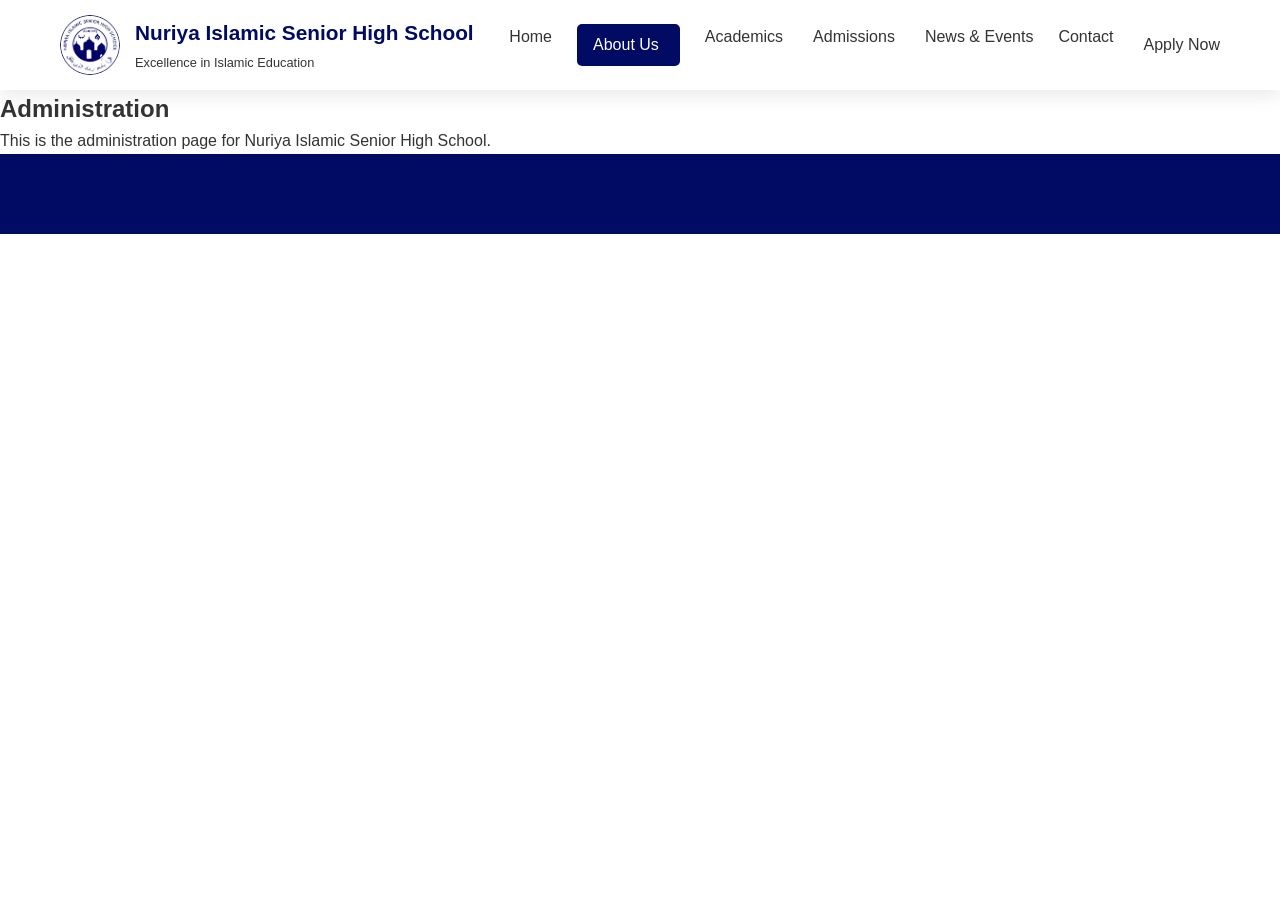
==== administration.html @ 2428f4c8 "Initial commit" ====
<!DOCTYPE html>
<html lang="en">
<head>
    <meta charset="UTF-8">
    <meta name="viewport" content="width=device-width, initial-scale=1.0">
    <title>Administration - Nuriya Islamic SHS</title>
    <link rel="stylesheet" href="styles.css">
</head>
<body>
    <header class="header">
        <div class="container">
            <div class="logo">
                <img src="img/nuriyashslogo.png" alt="Nuriya Islamic SHS Logo" style="height:60px;width:60px;">
                <div class="logo-text">
                    <h1>Nuriya Islamic Senior High School</h1>
                    <span>Excellence in Islamic Education</span>
                </div>
            </div>
            <nav class="nav-menu">
                <ul>
                    <li><a href="index.html">Home</a></li>
                    <li class="dropdown">
                        <a href="#" class="active">About Us <i class="fas fa-chevron-down"></i></a>
                        <ul class="dropdown-content">
                            <li><a href="history.html">History</a></li>
                            <li><a href="vision.html">Vision & Mission</a></li>
                            <li><a href="principal.html">Principal's Message</a></li>
                            <li><a href="administration.html" class="active">Administration</a></li>
                        </ul>
                    </li>
                    <li class="dropdown">
                        <a href="#">Academics <i class="fas fa-chevron-down"></i></a>
                        <ul class="dropdown-content">
                            <li><a href="departments.html">Departments</a></li>
                            <li><a href="programmes.html">Programmes</a></li>
                            <li><a href="calendar.html">Academic Calendar</a></li>
                            <li><a href="library.html">Library</a></li>
                        </ul>
                    </li>
                    <li class="dropdown">
                        <a href="#">Admissions <i class="fas fa-chevron-down"></i></a>
                        <ul class="dropdown-content">
                            <li><a href="requirements.html">Entry Requirements</a></li>
                            <li><a href="how-to-apply.html">How to Apply</a></li>
                            <li><a href="fees.html">Fees Schedule</a></li>
                        </ul>
                    </li>
                    <li><a href="#news">News & Events</a></li>
                    <li><a href="#contact">Contact</a></li>
                </ul>
                <a href="#apply" class="apply-btn">Apply Now</a>
            </nav>
            <div class="mobile-menu">
                <i class="fas fa-bars"></i>
            </div>
        </div>
    </header>
    <main>
        <section class="subpage">
            <h2>Administration</h2>
            <p>This is the administration page for Nuriya Islamic Senior High School.</p>
        </section>
    </main>
    <footer class="footer">
        <!-- ...existing code... -->
    </footer>
</body>
</html>
---- styles.css ----
/* CSS Variables */
:root {
    --primary: #010b63;
    --primary-dark: #070391;
    --primary-light: #2a2ad1;
    --white: #ffffff;
    --black: #000000;
    --gray: #f5f5f5;
    --dark-gray: #333333;
    --light-gray: #e0e0e0;
    --shadow: 0 4px 20px rgba(0, 0, 0, 0.1);
    --transition: all 0.3s ease;
}

/* Reset */
* {
    margin: 0;
    padding: 0;
    box-sizing: border-box;
}

html {
    scroll-behavior: smooth;
}

body {
    font-family: 'Segoe UI', Tahoma, Geneva, Verdana, sans-serif;
    line-height: 1.6;
    color: var(--dark-gray);
    background-color: var(--white);
}

a {
    text-decoration: none;
    color: inherit;
}

ul {
    list-style: none;
}

img {
    max-width: 100%;
    height: auto;
}

.container {
    max-width: 1200px;
    margin: 0 auto;
    padding: 0 20px;
}

/* Buttons */
.btn {
    display: inline-block;
    padding: 12px 30px;
    border-radius: 5px;
    font-weight: 600;
    transition: var(--transition);
    cursor: pointer;
    border: 2px solid transparent;
}

.btn-primary {
    background-color: var(--primary);
    color: var(--white);
}

.btn-primary:hover {
    background-color: var(--primary-dark);
    transform: translateY(-2px);
}

.btn-outline {
    background-color: transparent;
    border-color: var(--white);
    color: var(--white);
}

.btn-outline:hover {
    background-color: var(--white);
    color: var(--primary);
}

.btn-white {
    background-color: var(--white);
    color: var(--primary);
}

.btn-white:hover {
    background-color: var(--gray);
    transform: translateY(-2px);
}

/* Section Header */
.section-header {
    text-align: center;
    margin-bottom: 50px;
}

.section-header h2 {
    font-size: 2.5rem;
    color: var(--primary);
    margin-bottom: 10px;
}

.section-header p {
    color: var(--dark-gray);
    max-width: 600px;
    margin: 0 auto;
}

/* Top Bar */
.top-bar {
    background-color: var(--primary);
    color: var(--white);
    padding: 10px 0;
    font-size: 0.9rem;
}

.top-bar .container {
    display: flex;
    justify-content: space-between;
    align-items: center;
}

.top-bar-links {
    display: flex;
    gap: 30px;
}

.top-bar-links a {
    display: flex;
    align-items: center;
    gap: 8px;
    transition: var(--transition);
}

.top-bar-links a:hover {
    opacity: 0.8;
}

.top-bar-social {
    display: flex;
    align-items: center;
    gap: 15px;
}

.top-bar-social a {
    transition: var(--transition);
}

.top-bar-social a:hover {
    transform: scale(1.1);
}

.portal-btn {
    background-color: var(--white);
    color: var(--primary);
    padding: 5px 15px;
    border-radius: 3px;
    font-weight: 600;
}

/* Header */
.header {
    background-color: var(--white);
    box-shadow: var(--shadow);
    position: sticky;
    top: 0;
    z-index: 1000;
}

.header .container {
    display: flex;
    justify-content: space-between;
    align-items: center;
    padding: 15px 20px;
}

.logo {
    display: flex;
    align-items: center;
    gap: 15px;
}

.logo img {
    width: 60px;
    height: 60px;
    border-radius: 50%;
    object-fit: cover;
}

.logo-text h1 {
    font-size: 1.3rem;
    color: var(--primary);
    font-weight: 700;
}

.logo-text span {
    font-size: 0.8rem;
    color: var(--dark-gray);
}

.nav-menu {
    display: flex;
    align-items: center;
    gap: 30px;
}

.nav-menu > ul {
    display: flex;
    gap: 25px;
}

.nav-menu > ul > li {
    position: relative;
}

.nav-menu > ul > li > a {
    font-weight: 500;
    color: var(--dark-gray);
    transition: var(--transition);
    display: flex;
    align-items: center;
    gap: 5px;
}

.nav-menu > ul > li > a:hover,
.nav-menu > ul > li > a.active {
    color: var(--white);
    background-color: var(--primary);
    border-radius: 5px;
    padding: 8px 16px;
}

.nav-menu > ul > li > a:hover {
    color: var(--white);
    background-color: var(--primary);
    border-radius: 5px;
    padding: 8px 16px;
}

.dropdown {
    position: relative;
}

.dropdown-content {
    position: absolute;
    top: 100%;
    left: 0;
    background-color: var(--white);
    min-width: 200px;
    box-shadow: var(--shadow);
    border-radius: 5px;
    opacity: 0;
    visibility: hidden;
    transform: translateY(10px);
    transition: var(--transition);
}

.dropdown:hover .dropdown-content {
    opacity: 1;
    visibility: visible;
    transform: translateY(0);
}

.dropdown-content li {
    border-bottom: 1px solid var(--light-gray);
}

.dropdown-content li:last-child {
    border-bottom: none;
}

.dropdown-content a {
    display: block;
    padding: 12px 20px;
    color: var(--dark-gray);
    transition: var(--transition);
}

.dropdown-content a:hover {
    background-color: var(--primary);
    color: var(--white);
}

.dropdown-content a.active {
    background-color: var(--primary);
    color: var(--white);
    font-weight: bold;
}
}

.apply-btn {
    background-color: var(--primary);
    color: var(--white);
    padding: 10px 25px;
    border-radius: 5px;
    font-weight: 600;
    transition: var(--transition);
}

.apply-btn:hover {
    background-color: var(--primary-dark);
}

.mobile-menu {
    display: none;
    font-size: 1.5rem;
    color: var(--primary);
    cursor: pointer;
}

/* Hero Section */
.hero {
    background: linear-gradient(rgba(10, 4, 199, 0.9), rgba(10, 4, 199, 0.7)), 
                url('https://via.placeholder.com/1920x1080/0a04c7/ffffff?text=School+Building') center/cover;
    height: 80vh;
    display: flex;
    align-items: center;
    justify-content: center;
    text-align: center;
    color: var(--white);
}

.hero-content {
    max-width: 800px;
    padding: 20px;
}

.hero-content h1 {
    font-size: 3rem;
    margin-bottom: 20px;
    line-height: 1.2;
}

.hero-content p {
    font-size: 1.2rem;
    margin-bottom: 30px;
    opacity: 0.9;
}

.hero-buttons {
    display: flex;
    gap: 20px;
    justify-content: center;
}

/* Quick Links */
.quick-links {
    background-color: var(--gray);
    padding: 40px 0;
    margin-top: -50px;
    position: relative;
    z-index: 10;
}

.quick-links-grid {
    display: grid;
    grid-template-columns: repeat(4, 1fr);
    gap: 20px;
}

.quick-link {
    background-color: var(--white);
    padding: 30px;
    border-radius: 10px;
    text-align: center;
    box-shadow: var(--shadow);
    transition: var(--transition);
    cursor: pointer;
}

.quick-link:hover {
    transform: translateY(-5px);
    background-color: var(--primary);
    color: var(--white);
}

.quick-link:hover h3,
.quick-link:hover p {
    color: var(--white);
}

.quick-link i {
    font-size: 2.5rem;
    color: var(--primary);
    margin-bottom: 15px;
}

.quick-link:hover i {
    color: var(--white);
}

.quick-link h3 {
    font-size: 1.1rem;
    margin-bottom: 8px;
    color: var(--primary);
}

.quick-link p {
    font-size: 0.9rem;
    color: var(--dark-gray);
}

/* News Section */
.news-section {
    padding: 80px 0;
}

.news-grid {
    display: grid;
    grid-template-columns: repeat(3, 1fr);
    gap: 30px;
}

.news-card {
    background-color: var(--white);
    border-radius: 10px;
    overflow: hidden;
    box-shadow: var(--shadow);
    transition: var(--transition);
}

.news-card:hover {
    transform: translateY(-5px);
}

.news-image {
    height: 200px;
    overflow: hidden;
}

.news-image img {
    width: 100%;
    height: 100%;
    object-fit: cover;
    transition: var(--transition);
}

.news-card:hover .news-image img {
    transform: scale(1.1);
}

.news-content {
    padding: 25px;
}

.news-date {
    font-size: 0.85rem;
    color: var(--primary);
    font-weight: 500;
}

.news-content h3 {
    font-size: 1.1rem;
    margin: 10px 0;
    color: var(--dark-gray);
    line-height: 1.4;
}

.news-content p {
    font-size: 0.9rem;
    color: #666;
    margin-bottom: 15px;
}

.read-more {
    color: var(--primary);
    font-weight: 600;
    font-size: 0.9rem;
}

.read-more:hover {
    text-decoration: underline;
}

/* Principal Section */
.principal-section {
    padding: 80px 0;
    background-color: var(--gray);
}

.principal-content {
    display: grid;
    grid-template-columns: 300px 1fr;
    gap: 50px;
    align-items: center;
}

.principal-image img {
    width: 100%;
    border-radius: 10px;
    box-shadow: var(--shadow);
}

.principal-text h2 {
    color: var(--primary);
    font-size: 2rem;
    margin-bottom: 10px;
}

.principal-text h3 {
    color: var(--dark-gray);
    font-size: 1.3rem;
    margin-bottom: 20px;
}

.principal-text p {
    margin-bottom: 15px;
    line-height: 1.8;
}

/* Vision & Mission */
.vision-mission {
    padding: 80px 0;
    background-color: var(--white);
}

.vm-grid {
    display: grid;
    grid-template-columns: repeat(3, 1fr);
    gap: 30px;
}

.vm-card {
    background-color: var(--gray);
    padding: 40px 30px;
    border-radius: 10px;
    text-align: center;
    transition: var(--transition);
    border-top: 4px solid var(--primary);
}

.vm-card:hover {
    transform: translateY(-5px);
    box-shadow: var(--shadow);
}

.vm-card i {
    font-size: 3rem;
    color: var(--primary);
    margin-bottom: 20px;
}

.vm-card h3 {
    font-size: 1.3rem;
    color: var(--primary);
    margin-bottom: 15px;
}

.vm-card p,
.vm-card ul {
    color: var(--dark-gray);
    text-align: left;
}

.vm-card ul li {
    padding: 5px 0;
    padding-left: 20px;
    position: relative;
}

.vm-card ul li::before {
    content: "•";
    color: var(--primary);
    position: absolute;
    left: 0;
}

/* Statistics */
.statistics {
    background: linear-gradient(rgba(10, 4, 199, 0.95), rgba(10, 4, 199, 0.95)), 
                url('https://via.placeholder.com/1920x500/0a04c7/ffffff?text=Statistics') center/cover;
    padding: 80px 0;
}

.stats-grid {
    display: grid;
    grid-template-columns: repeat(4, 1fr);
    gap: 30px;
    text-align: center;
    color: var(--white);
}

.stat-item h2 {
    font-size: 3rem;
    margin-bottom: 10px;
}

.stat-item p {
    font-size: 1.1rem;
    opacity: 0.9;
}

/* Programmes */
.programmes {
    padding: 80px 0;
    background-color: var(--gray);
}

.programmes-grid {
    display: grid;
    grid-template-columns: repeat(4, 1fr);
    gap: 30px;
    margin-bottom: 40px;
}

.programme-card {
    background-color: var(--white);
    padding: 40px 25px;
    border-radius: 10px;
    text-align: center;
    box-shadow: var(--shadow);
    transition: var(--transition);
    border-bottom: 4px solid var(--primary);
}

.programme-card:hover {
    transform: translateY(-5px);
    border-bottom-color: var(--primary-dark);
}

.programme-card i {
    font-size: 2.5rem;
    color: var(--primary);
    margin-bottom: 20px;
}

.programme-card h3 {
    font-size: 1.2rem;
    color: var(--dark-gray);
    margin-bottom: 10px;
}

.programme-card p {
    font-size: 0.9rem;
    color: #666;
}

.programmes-cta {
    text-align: center;
}

/* Departments */
.departments {
    padding: 80px 0;
    background-color: var(--white);
}

.departments-grid {
    display: grid;
    grid-template-columns: repeat(6, 1fr);
    gap: 20px;
}

.department-item {
    background-color: var(--gray);
    padding: 30px 15px;
    border-radius: 10px;
    text-align: center;
    transition: var(--transition);
    cursor: pointer;
}

.department-item:hover {
    background-color: var(--primary);
    color: var(--white);
    transform: translateY(-5px);
}

.department-item i {
    font-size: 2rem;
    color: var(--primary);
    margin-bottom: 15px;
}

.department-item:hover i {
    color: var(--white);
}

.department-item h3 {
    font-size: 0.95rem;
    color: var(--dark-gray);
}

.department-item:hover h3 {
    color: var(--white);
}

/* Admissions */
.admissions {
    background: linear-gradient(rgba(10, 4, 199, 0.9), rgba(10, 4, 199, 0.9)), 
                url('https://via.placeholder.com/1920x600/0a04c7/ffffff?text=Admissions') center/cover;
    padding: 80px 0;
    text-align: center;
    color: var(--white);
}

.admissions-content h2 {
    font-size: 2.5rem;
    margin-bottom: 15px;
}

.admissions-content > p {
    font-size: 1.1rem;
    margin-bottom: 40px;
    opacity: 0.9;
}

.admissions-steps {
    display: flex;
    justify-content: center;
    gap: 50px;
    margin-bottom: 40px;
}

.step {
    position: relative;
}

.step-number {
    width: 60px;
    height: 60px;
    background-color: var(--white);
    color: var(--primary);
    border-radius: 50%;
    display: flex;
    align-items: center;
    justify-content: center;
    font-size: 1.5rem;
    font-weight: 700;
    margin: 0 auto 15px;
}

.step h4 {
    font-size: 1.1rem;
    margin-bottom: 5px;
}

.step p {
    font-size: 0.9rem;
    opacity: 0.8;
}

/* Contact Section */
.contact-section {
    padding: 80px 0;
    background-color: var(--gray);
}

.contact-grid {
    display: grid;
    grid-template-columns: 1fr 1fr;
    gap: 50px;
}

.contact-info {
    display: flex;
    flex-direction: column;
    gap: 25px;
}

.contact-item {
    display: flex;
    align-items: flex-start;
    gap: 20px;
}

.contact-item i {
    width: 50px;
    height: 50px;
    background-color: var(--primary);
    color: var(--white);
    border-radius: 50%;
    display: flex;
    align-items: center;
    justify-content: center;
    font-size: 1.2rem;
    flex-shrink: 0;
}

.contact-item h4 {
    color: var(--primary);
    margin-bottom: 5px;
}

.contact-item p {
    color: var(--dark-gray);
}

.contact-form form {
    display: flex;
    flex-direction: column;
    gap: 15px;
}

.contact-form input,
.contact-form textarea {
    padding: 15px;
    border: 1px solid var(--light-gray);
    border-radius: 5px;
    font-family: inherit;
    font-size: 1rem;
    transition: var(--transition);
}

.contact-form input:focus,
.contact-form textarea:focus {
    outline: none;
    border-color: var(--primary);
}

.contact-form button {
    align-self: flex-start;
    border: none;
    cursor: pointer;
}

/* Footer */
.calendar-table {
    margin: 40px 0;
    overflow-x: auto;
}
.calendar-table table {
    width: 100%;
    border-collapse: collapse;
    background: var(--white);
    box-shadow: 0 2px 8px rgba(0,0,0,0.05);
    margin-bottom: 24px;
}
.calendar-table th, .calendar-table td {
    border: 1px solid var(--light-gray);
    padding: 16px 12px;
    text-align: left;
    vertical-align: top;
}
.calendar-table th {
    background: var(--primary);
    color: var(--white);
    font-size: 1.1rem;
}
.calendar-table tr:nth-child(even) {
    background: #f7f8fa;
}
.calendar-table ul {
    margin: 0;
    padding-left: 18px;
}
.calendar-notes {
    background: #f7f8fa;
    border-radius: 8px;
    padding: 18px 16px;
    box-shadow: 0 1px 4px rgba(0,0,0,0.04);
    margin-bottom: 24px;
}
.calendar-notes h3 {
    margin-top: 0;
    color: var(--primary);
    font-size: 1.05rem;
}
.calendar-notes ul {
    margin: 0;
    padding-left: 18px;
}
.footer {
    background-color: var(--primary);
    color: var(--white);
    padding: 60px 0 20px;
}

.footer-grid {
    display: grid;
    grid-template-columns: 2fr 1fr 1fr 1.5fr;
    gap: 40px;
    margin-bottom: 40px;
}

.footer-logo {
    display: flex;
    align-items: center;
    gap: 15px;
    margin-bottom: 20px;
}

.footer-logo img {
    width: 50px;
    height: 50px;
    border-radius: 50%;
}

.footer-logo h3 {
    font-size: 1.2rem;
    color: var(--white);
}

.footer-about p {
    opacity: 0.8;
    margin-bottom: 20px;
    font-size: 0.95rem;
}

.footer-social {
    display: flex;
    gap: 15px;
}

.footer-social a {
    width: 40px;
    height: 40px;
    background-color: rgba(255, 255, 255, 0.1);
    border-radius: 50%;
    display: flex;
    align-items: center;
    justify-content: center;
    transition: var(--transition);
}

.footer-social a:hover {
    background-color: var(--primary);
}

.footer-links h4,
.footer-newsletter h4 {
    color: var(--white);
    margin-bottom: 20px;
    font-size: 1.1rem;
}

.footer-links ul li {
    margin-bottom: 12px;
}

.footer-links ul li a {
    opacity: 0.8;
    transition: var(--transition);
    font-size: 0.95rem;
}

.footer-links ul li a:hover {
    opacity: 1;
    color: var(--white);
    padding-left: 5px;
}

.footer-newsletter p {
    opacity: 0.8;
    margin-bottom: 15px;
    font-size: 0.95rem;
}

.newsletter-form {
    display: flex;
}

.newsletter-form input {
    flex: 1;
    padding: 12px;
    border: none;
    border-radius: 5px 0 0 5px;
    font-family: inherit;
}

.newsletter-form button {
    padding: 12px 20px;
    background-color: var(--primary);
    color: var(--white);
    border: none;
    border-radius: 0 5px 5px 0;
    cursor: pointer;
    transition: var(--transition);
}

.newsletter-form button:hover {
    background-color: var(--primary-dark);
}

.footer-bottom {
    border-top: 1px solid rgba(255, 255, 255, 0.1);
    padding-top: 20px;
    text-align: center;
    opacity: 0.8;
    font-size: 0.9rem;
}

.footer-bottom p {
    margin-bottom: 5px;
}

.footer-bottom .fa-heart {
    color: #e74c3c;
}

/* Responsive Design */
@media (max-width: 1024px) {
    .quick-links-grid {
        grid-template-columns: repeat(2, 1fr);
    }
    
    .news-grid,
    .vm-grid,
    .programmes-grid {
        grid-template-columns: repeat(2, 1fr);
    }
    
    .stats-grid {
        grid-template-columns: repeat(2, 1fr);
    }
    
    .departments-grid {
        grid-template-columns: repeat(3, 1fr);
    }
    
    .footer-grid {
        grid-template-columns: repeat(2, 1fr);
    }
}

@media (max-width: 768px) {
    .top-bar {
        display: none;
    }
    
    .nav-menu {
        display: none;
    }
    
    .mobile-menu {
        display: block;
    }
    
    .hero-content h1 {
        font-size: 2rem;
    }
    
    .hero-buttons {
        flex-direction: column;
    }
    
    .quick-links-grid,
    .news-grid,
    .vm-grid,
    .programmes-grid,
    .stats-grid {
        grid-template-columns: 1fr;
    }
    
    .principal-content {
        grid-template-columns: 1fr;
        text-align: center;
    }
    
    .principal-image {
        max-width: 250px;
        margin: 0 auto;
    }
    
    .departments-grid {
        grid-template-columns: repeat(2, 1fr);
    }
    
    .admissions-steps {
        flex-direction: column;
        gap: 30px;
    }
    
    .contact-grid {
        grid-template-columns: 1fr;
    }
    
    .footer-grid {
        grid-template-columns: 1fr;
        text-align: center;
    }
    
    .footer-logo {
        justify-content: center;
    }
    
    .footer-social {
        justify-content: center;
    }
}
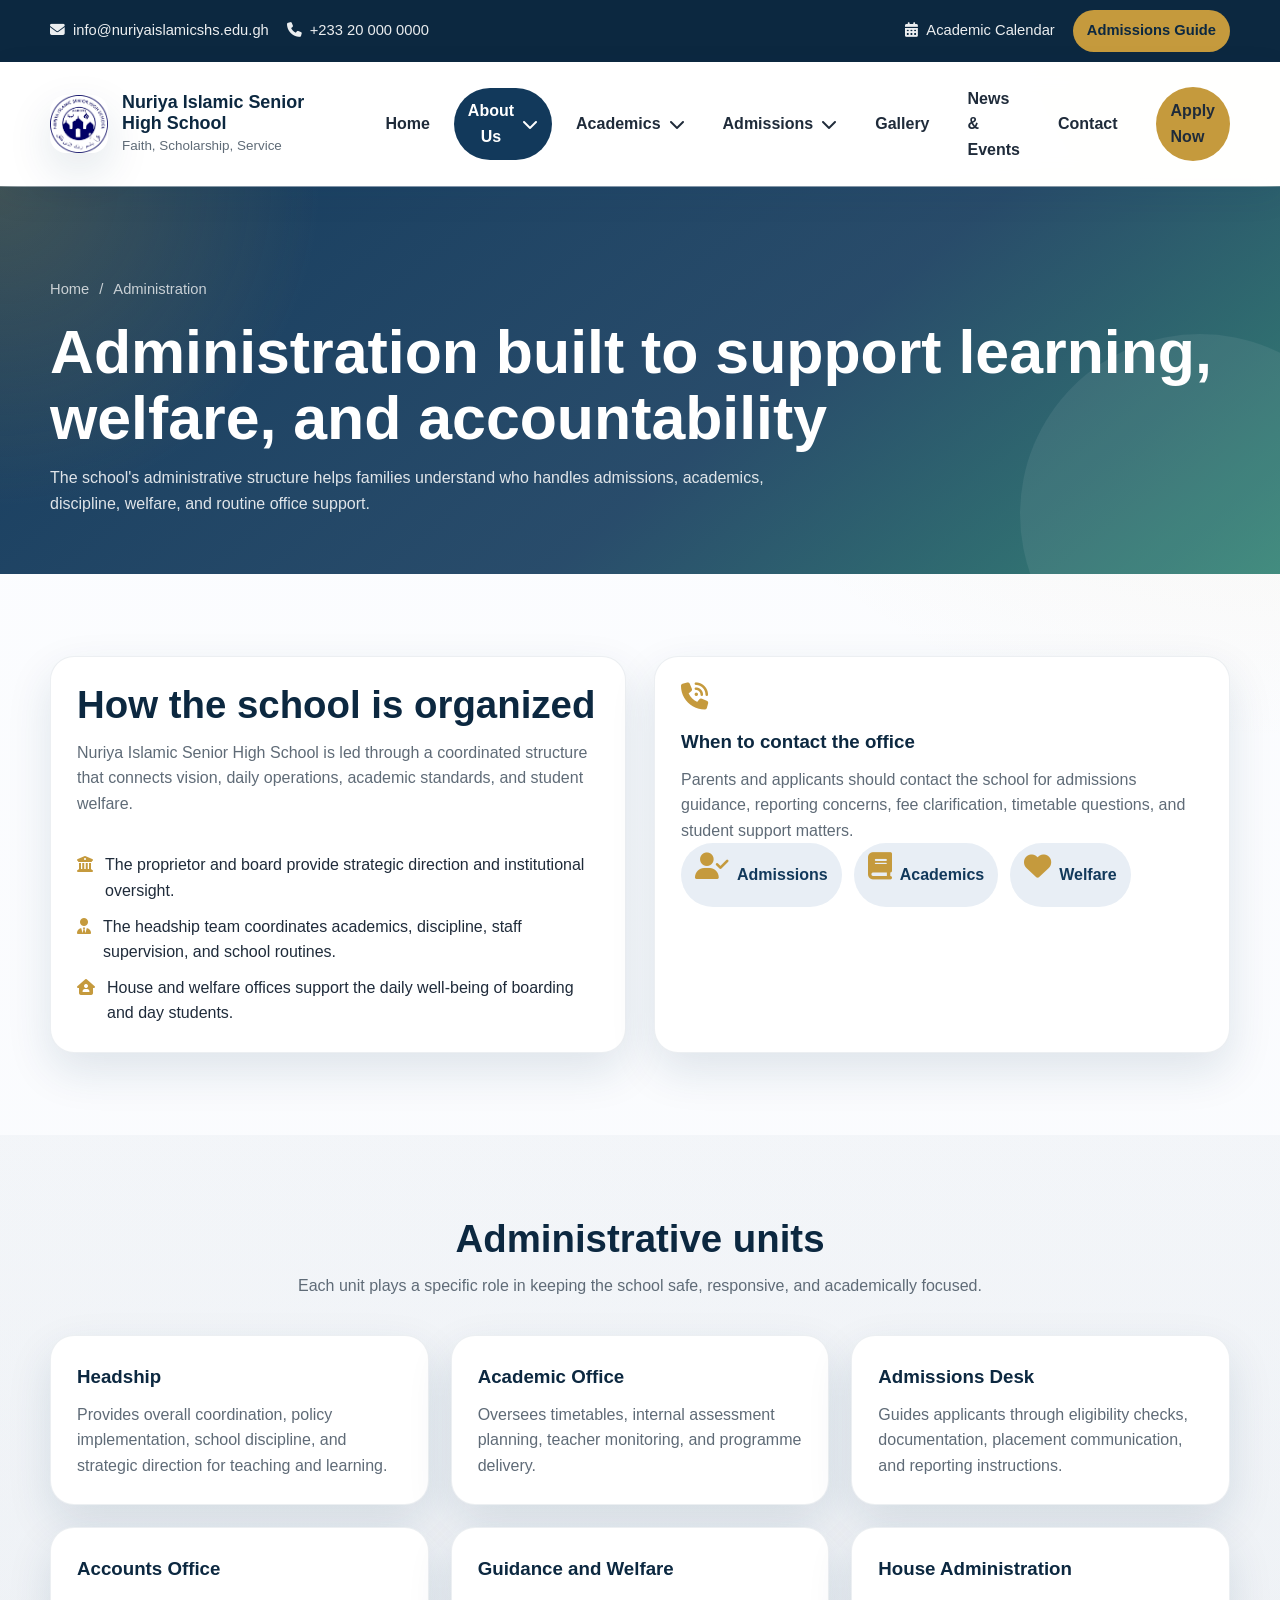
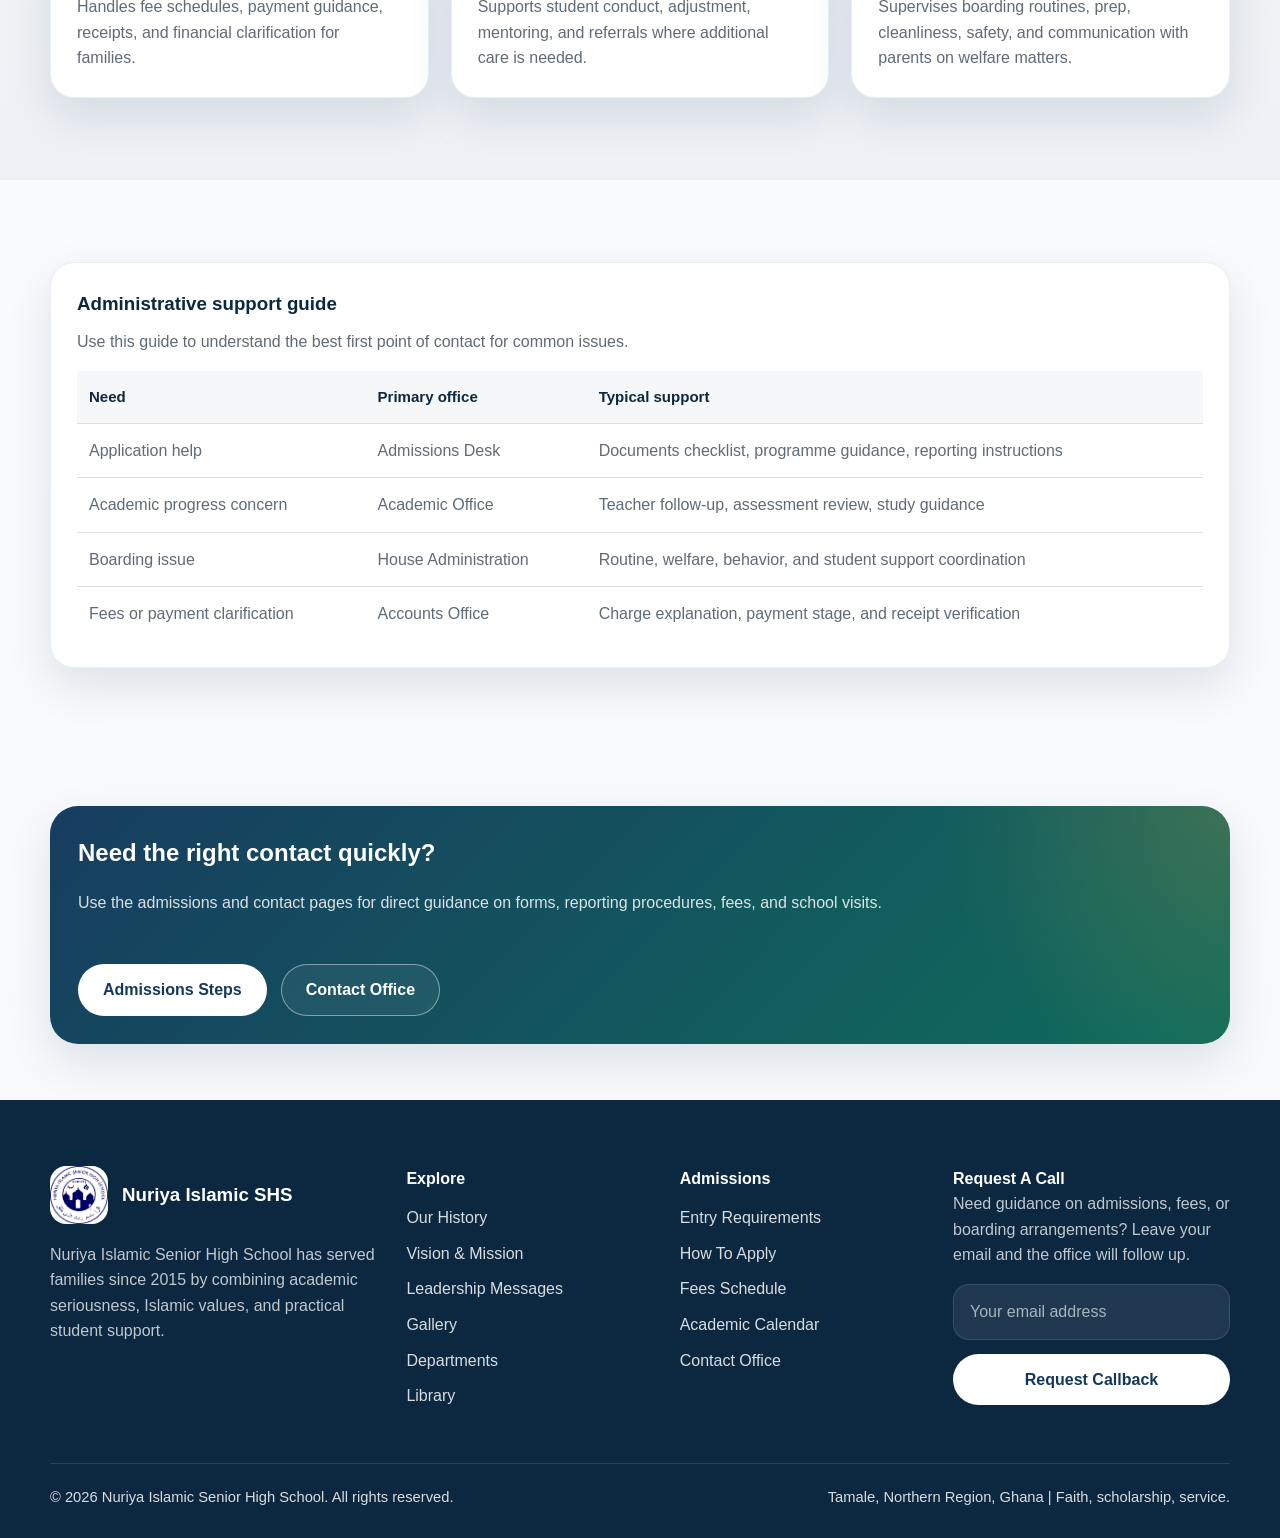
==== commit 5d750e4c: "Refresh school website and local media gallery" ====
--- a/administration.html
+++ b/administration.html
@@ -1,35 +1,57 @@
-<!DOCTYPE html>
+﻿<!DOCTYPE html>
 <html lang="en">
 <head>
     <meta charset="UTF-8">
     <meta name="viewport" content="width=device-width, initial-scale=1.0">
-    <title>Administration - Nuriya Islamic SHS</title>
+    <meta name="description" content="See how Nuriya Islamic Senior High School is organized across leadership, academics, welfare, and admissions support.">
+    <title>Administration | Nuriya Islamic Senior High School</title>
     <link rel="stylesheet" href="styles.css">
+    <link rel="stylesheet" href="https://cdnjs.cloudflare.com/ajax/libs/font-awesome/6.5.2/css/all.min.css">
 </head>
 <body>
+    <div class="top-bar">
+        <div class="container top-bar-inner">
+            <div class="top-bar-links">
+                <a href="mailto:info@nuriyaislamicshs.edu.gh"><i class="fas fa-envelope"></i><span>info@nuriyaislamicshs.edu.gh</span></a>
+                <a href="tel:+233200000000"><i class="fas fa-phone"></i><span>+233 20 000 0000</span></a>
+            </div>
+            <div class="top-bar-actions">
+                <a href="calendar.html"><i class="fas fa-calendar-alt"></i><span>Academic Calendar</span></a>
+                <a href="how-to-apply.html" class="portal-btn">Admissions Guide</a>
+            </div>
+        </div>
+    </div>
+
     <header class="header">
         <div class="container">
-            <div class="logo">
-                <img src="img/nuriyashslogo.png" alt="Nuriya Islamic SHS Logo" style="height:60px;width:60px;">
+            <a class="logo" href="index.html">
+                <img src="img/nuriyashslogo.png" alt="Nuriya Islamic Senior High School logo">
                 <div class="logo-text">
                     <h1>Nuriya Islamic Senior High School</h1>
-                    <span>Excellence in Islamic Education</span>
-                </div>
-            </div>
-            <nav class="nav-menu">
+                    <span>Faith, Scholarship, Service</span>
+                </div>
+            </a>
+
+            <button class="mobile-menu" type="button" aria-expanded="false" aria-controls="site-navigation">
+                <span class="sr-only">Toggle navigation</span>
+                <i class="fas fa-bars"></i>
+            </button>
+
+            <nav class="nav-menu" id="site-navigation" aria-label="Primary">
                 <ul>
                     <li><a href="index.html">Home</a></li>
                     <li class="dropdown">
-                        <a href="#" class="active">About Us <i class="fas fa-chevron-down"></i></a>
+                        <button class="nav-trigger active" type="button" aria-expanded="false">About Us <i class="fas fa-chevron-down"></i></button>
                         <ul class="dropdown-content">
                             <li><a href="history.html">History</a></li>
-                            <li><a href="vision.html">Vision & Mission</a></li>
-                            <li><a href="principal.html">Principal's Message</a></li>
+                            <li><a href="vision.html">Vision &amp; Mission</a></li>
+                            <li><a href="principal.html">Leadership Messages</a></li>
+                        
                             <li><a href="administration.html" class="active">Administration</a></li>
                         </ul>
                     </li>
                     <li class="dropdown">
-                        <a href="#">Academics <i class="fas fa-chevron-down"></i></a>
+                        <button class="nav-trigger" type="button" aria-expanded="false">Academics <i class="fas fa-chevron-down"></i></button>
                         <ul class="dropdown-content">
                             <li><a href="departments.html">Departments</a></li>
                             <li><a href="programmes.html">Programmes</a></li>
@@ -38,31 +60,202 @@
                         </ul>
                     </li>
                     <li class="dropdown">
-                        <a href="#">Admissions <i class="fas fa-chevron-down"></i></a>
+                        <button class="nav-trigger" type="button" aria-expanded="false">Admissions <i class="fas fa-chevron-down"></i></button>
                         <ul class="dropdown-content">
                             <li><a href="requirements.html">Entry Requirements</a></li>
-                            <li><a href="how-to-apply.html">How to Apply</a></li>
+                            <li><a href="how-to-apply.html">How To Apply</a></li>
                             <li><a href="fees.html">Fees Schedule</a></li>
                         </ul>
                     </li>
-                    <li><a href="#news">News & Events</a></li>
-                    <li><a href="#contact">Contact</a></li>
+                    <li><a href="gallery.html">Gallery</a></li>
+                    <li><a href="index.html#news">News &amp; Events</a></li>
+                    <li><a href="index.html#contact">Contact</a></li>
                 </ul>
-                <a href="#apply" class="apply-btn">Apply Now</a>
+                <a href="how-to-apply.html" class="btn apply-btn">Apply Now</a>
             </nav>
-            <div class="mobile-menu">
-                <i class="fas fa-bars"></i>
-            </div>
         </div>
     </header>
+
     <main>
-        <section class="subpage">
-            <h2>Administration</h2>
-            <p>This is the administration page for Nuriya Islamic Senior High School.</p>
+        <section class="subpage-hero">
+            <div class="container">
+                <div class="breadcrumb">
+                    <a href="index.html">Home</a>
+                    <span>/</span>
+                    <span>Administration</span>
+                </div>
+                <h1>Administration built to support learning, welfare, and accountability</h1>
+                <p>The school's administrative structure helps families understand who handles admissions, academics, discipline, welfare, and routine office support.</p>
+            </div>
+        </section>
+
+        <section class="content-section">
+            <div class="container two-column">
+                <div class="content-card">
+                    <div class="section-header">
+                        <h2>How the school is organized</h2>
+                        <p>Nuriya Islamic Senior High School is led through a coordinated structure that connects vision, daily operations, academic standards, and student welfare.</p>
+                    </div>
+                    <ul class="highlight-list">
+                        <li><i class="fas fa-building-columns"></i><span>The proprietor and board provide strategic direction and institutional oversight.</span></li>
+                        <li><i class="fas fa-user-tie"></i><span>The headship team coordinates academics, discipline, staff supervision, and school routines.</span></li>
+                        <li><i class="fas fa-house-user"></i><span>House and welfare offices support the daily well-being of boarding and day students.</span></li>
+                    </ul>
+                </div>
+                <div class="info-card">
+                    <i class="fas fa-phone-volume"></i>
+                    <h3>When to contact the office</h3>
+                    <p>Parents and applicants should contact the school for admissions guidance, reporting concerns, fee clarification, timetable questions, and student support matters.</p>
+                    <div class="info-band">
+                        <span class="info-pill"><i class="fas fa-user-check"></i> Admissions</span>
+                        <span class="info-pill"><i class="fas fa-book"></i> Academics</span>
+                        <span class="info-pill"><i class="fas fa-heart"></i> Welfare</span>
+                    </div>
+                </div>
+            </div>
+        </section>
+
+        <section class="content-section alt">
+            <div class="container">
+                <div class="section-header centered">
+                    <h2>Administrative units</h2>
+                    <p>Each unit plays a specific role in keeping the school safe, responsive, and academically focused.</p>
+                </div>
+                <div class="card-grid">
+                    <article class="content-card">
+                        <h3>Headship</h3>
+                        <p>Provides overall coordination, policy implementation, school discipline, and strategic direction for teaching and learning.</p>
+                    </article>
+                    <article class="content-card">
+                        <h3>Academic Office</h3>
+                        <p>Oversees timetables, internal assessment planning, teacher monitoring, and programme delivery.</p>
+                    </article>
+                    <article class="content-card">
+                        <h3>Admissions Desk</h3>
+                        <p>Guides applicants through eligibility checks, documentation, placement communication, and reporting instructions.</p>
+                    </article>
+                    <article class="content-card">
+                        <h3>Accounts Office</h3>
+                        <p>Handles fee schedules, payment guidance, receipts, and financial clarification for families.</p>
+                    </article>
+                    <article class="content-card">
+                        <h3>Guidance and Welfare</h3>
+                        <p>Supports student conduct, adjustment, mentoring, and referrals where additional care is needed.</p>
+                    </article>
+                    <article class="content-card">
+                        <h3>House Administration</h3>
+                        <p>Supervises boarding routines, prep, cleanliness, safety, and communication with parents on welfare matters.</p>
+                    </article>
+                </div>
+            </div>
+        </section>
+
+        <section class="content-section">
+            <div class="container">
+                <div class="table-card">
+                    <h3>Administrative support guide</h3>
+                    <p>Use this guide to understand the best first point of contact for common issues.</p>
+                    <table>
+                        <thead>
+                            <tr>
+                                <th>Need</th>
+                                <th>Primary office</th>
+                                <th>Typical support</th>
+                            </tr>
+                        </thead>
+                        <tbody>
+                            <tr>
+                                <td>Application help</td>
+                                <td>Admissions Desk</td>
+                                <td>Documents checklist, programme guidance, reporting instructions</td>
+                            </tr>
+                            <tr>
+                                <td>Academic progress concern</td>
+                                <td>Academic Office</td>
+                                <td>Teacher follow-up, assessment review, study guidance</td>
+                            </tr>
+                            <tr>
+                                <td>Boarding issue</td>
+                                <td>House Administration</td>
+                                <td>Routine, welfare, behavior, and student support coordination</td>
+                            </tr>
+                            <tr>
+                                <td>Fees or payment clarification</td>
+                                <td>Accounts Office</td>
+                                <td>Charge explanation, payment stage, and receipt verification</td>
+                            </tr>
+                        </tbody>
+                    </table>
+                </div>
+            </div>
+        </section>
+
+        <section class="content-section compact">
+            <div class="container">
+                <div class="cta-banner">
+                    <h2>Need the right contact quickly?</h2>
+                    <p>Use the admissions and contact pages for direct guidance on forms, reporting procedures, fees, and school visits.</p>
+                    <div class="hero-actions">
+                        <a href="how-to-apply.html" class="btn btn-light">Admissions Steps</a>
+                        <a href="index.html#contact" class="btn btn-outline">Contact Office</a>
+                    </div>
+                </div>
+            </div>
         </section>
     </main>
+
     <footer class="footer">
-        <!-- ...existing code... -->
+        <div class="container">
+            <div class="footer-grid">
+                <div class="footer-about">
+                    <div class="footer-logo">
+                        <img src="img/nuriyashslogo.png" alt="Nuriya Islamic Senior High School logo">
+                        <h3>Nuriya Islamic SHS</h3>
+                    </div>
+                    <p>Nuriya Islamic Senior High School has served families since 2015 by combining academic seriousness, Islamic values, and practical student support.</p>
+                </div>
+                <div class="footer-links">
+                    <h4>Explore</h4>
+                    <ul>
+                        <li><a href="history.html">Our History</a></li>
+                        <li><a href="vision.html">Vision &amp; Mission</a></li>
+                        <li><a href="principal.html">Leadership Messages</a></li>
+                        <li><a href="gallery.html">Gallery</a></li>
+                        <li><a href="departments.html">Departments</a></li>
+                        <li><a href="library.html">Library</a></li>
+                    </ul>
+                </div>
+                <div class="footer-links">
+                    <h4>Admissions</h4>
+                    <ul>
+                        <li><a href="requirements.html">Entry Requirements</a></li>
+                        <li><a href="how-to-apply.html">How To Apply</a></li>
+                        <li><a href="fees.html">Fees Schedule</a></li>
+                        <li><a href="calendar.html">Academic Calendar</a></li>
+                        <li><a href="index.html#contact">Contact Office</a></li>
+                    </ul>
+                </div>
+                <div class="footer-newsletter">
+                    <h4>Request A Call</h4>
+                    <p>Need guidance on admissions, fees, or boarding arrangements? Leave your email and the office will follow up.</p>
+                    <form data-success-message="Thank you. The school office has received your callback request.">
+                        <label class="sr-only" for="administration-footer-email">Email address</label>
+                        <input id="administration-footer-email" type="email" placeholder="Your email address" required>
+                        <button type="submit" class="btn btn-light">Request Callback</button>
+                    </form>
+                    <p class="form-status" data-form-status></p>
+                </div>
+            </div>
+            <div class="footer-bottom">
+                <p>&copy; <span data-current-year>2026</span> Nuriya Islamic Senior High School. All rights reserved.</p>
+                <p>Tamale, Northern Region, Ghana | Faith, scholarship, service.</p>
+            </div>
+        </div>
     </footer>
+
+    <script src="script.js"></script>
 </body>
-</html>+</html>
+
+
+
--- a/styles.css
+++ b/styles.css
@@ -1,18 +1,20 @@
-/* CSS Variables */
 :root {
-    --primary: #010b63;
-    --primary-dark: #070391;
-    --primary-light: #2a2ad1;
-    --white: #ffffff;
-    --black: #000000;
-    --gray: #f5f5f5;
-    --dark-gray: #333333;
-    --light-gray: #e0e0e0;
-    --shadow: 0 4px 20px rgba(0, 0, 0, 0.1);
-    --transition: all 0.3s ease;
-}
-
-/* Reset */
+    --primary: #12395b;
+    --primary-dark: #0c2840;
+    --primary-soft: #e8eef5;
+    --accent: #c59a3d;
+    --accent-soft: #fbf5e8;
+    --success: #157347;
+    --surface: #ffffff;
+    --surface-alt: #f6f8fb;
+    --text: #1f2b3a;
+    --muted: #5f6b77;
+    --border: #d9e0e8;
+    --shadow: 0 18px 45px rgba(18, 57, 91, 0.12);
+    --radius: 20px;
+    --transition: 0.25s ease;
+}
+
 * {
     margin: 0;
     padding: 0;
@@ -24,19 +26,17 @@
 }
 
 body {
-    font-family: 'Segoe UI', Tahoma, Geneva, Verdana, sans-serif;
+    font-family: "Trebuchet MS", "Gill Sans", "Segoe UI", sans-serif;
     line-height: 1.6;
-    color: var(--dark-gray);
-    background-color: var(--white);
+    color: var(--text);
+    background:
+        radial-gradient(circle at top right, rgba(197, 154, 61, 0.12), transparent 22%),
+        linear-gradient(180deg, #fcfdff 0%, #f7f9fc 100%);
 }
 
 a {
+    color: inherit;
     text-decoration: none;
-    color: inherit;
-}
-
-ul {
-    list-style: none;
 }
 
 img {
@@ -44,201 +44,245 @@
     height: auto;
 }
 
+ul {
+    list-style: none;
+}
+
+button,
+input,
+textarea {
+    font: inherit;
+}
+
+button {
+    border: 0;
+    background: none;
+    cursor: pointer;
+}
+
+.sr-only {
+    position: absolute;
+    width: 1px;
+    height: 1px;
+    padding: 0;
+    margin: -1px;
+    overflow: hidden;
+    clip: rect(0, 0, 0, 0);
+    white-space: nowrap;
+    border: 0;
+}
+
 .container {
-    max-width: 1200px;
+    width: min(1180px, calc(100% - 32px));
     margin: 0 auto;
-    padding: 0 20px;
-}
-
-/* Buttons */
+}
+
 .btn {
-    display: inline-block;
-    padding: 12px 30px;
-    border-radius: 5px;
-    font-weight: 600;
-    transition: var(--transition);
-    cursor: pointer;
-    border: 2px solid transparent;
+    display: inline-flex;
+    align-items: center;
+    justify-content: center;
+    gap: 10px;
+    min-height: 48px;
+    padding: 12px 24px;
+    border-radius: 999px;
+    border: 1px solid transparent;
+    font-weight: 700;
+    transition: transform var(--transition), background-color var(--transition), color var(--transition), border-color var(--transition), box-shadow var(--transition);
+}
+
+.btn:hover {
+    transform: translateY(-2px);
 }
 
 .btn-primary {
-    background-color: var(--primary);
-    color: var(--white);
+    background: linear-gradient(135deg, var(--primary) 0%, #1d547f 100%);
+    color: var(--surface);
+    box-shadow: 0 12px 24px rgba(18, 57, 91, 0.18);
 }
 
 .btn-primary:hover {
-    background-color: var(--primary-dark);
-    transform: translateY(-2px);
+    background: linear-gradient(135deg, #164771 0%, #27689a 100%);
 }
 
 .btn-outline {
-    background-color: transparent;
-    border-color: var(--white);
-    color: var(--white);
+    color: var(--surface);
+    border-color: rgba(255, 255, 255, 0.45);
+    background: rgba(255, 255, 255, 0.06);
 }
 
 .btn-outline:hover {
-    background-color: var(--white);
+    background: rgba(255, 255, 255, 0.16);
+}
+
+.btn-light {
+    background: var(--surface);
     color: var(--primary);
 }
 
-.btn-white {
-    background-color: var(--white);
-    color: var(--primary);
-}
-
-.btn-white:hover {
-    background-color: var(--gray);
-    transform: translateY(-2px);
-}
-
-/* Section Header */
+.btn-light:hover {
+    background: var(--accent-soft);
+}
+
+.eyebrow {
+    display: inline-flex;
+    align-items: center;
+    gap: 8px;
+    margin-bottom: 16px;
+    padding: 8px 14px;
+    border-radius: 999px;
+    background: rgba(255, 255, 255, 0.16);
+    color: rgba(255, 255, 255, 0.9);
+    font-size: 0.82rem;
+    font-weight: 700;
+    letter-spacing: 0.08em;
+    text-transform: uppercase;
+}
+
 .section-header {
+    display: grid;
+    gap: 12px;
+    max-width: 700px;
+    margin-bottom: 36px;
+}
+
+.section-header.centered {
+    margin-inline: auto;
     text-align: center;
-    margin-bottom: 50px;
 }
 
 .section-header h2 {
-    font-size: 2.5rem;
-    color: var(--primary);
-    margin-bottom: 10px;
+    font-size: clamp(2rem, 3vw, 2.8rem);
+    line-height: 1.15;
+    color: var(--primary-dark);
 }
 
 .section-header p {
-    color: var(--dark-gray);
-    max-width: 600px;
-    margin: 0 auto;
-}
-
-/* Top Bar */
+    color: var(--muted);
+    font-size: 1rem;
+}
+
 .top-bar {
-    background-color: var(--primary);
-    color: var(--white);
+    background: var(--primary-dark);
+    color: rgba(255, 255, 255, 0.92);
+    font-size: 0.92rem;
+}
+
+.top-bar-inner {
+    display: flex;
+    align-items: center;
+    justify-content: space-between;
+    gap: 16px;
     padding: 10px 0;
-    font-size: 0.9rem;
-}
-
-.top-bar .container {
-    display: flex;
-    justify-content: space-between;
-    align-items: center;
-}
-
-.top-bar-links {
-    display: flex;
-    gap: 30px;
-}
-
-.top-bar-links a {
-    display: flex;
+}
+
+.top-bar-links,
+.top-bar-actions {
+    display: flex;
+    align-items: center;
+    flex-wrap: wrap;
+    gap: 18px;
+}
+
+.top-bar a {
+    display: inline-flex;
     align-items: center;
     gap: 8px;
-    transition: var(--transition);
-}
-
-.top-bar-links a:hover {
-    opacity: 0.8;
-}
-
-.top-bar-social {
-    display: flex;
-    align-items: center;
-    gap: 15px;
-}
-
-.top-bar-social a {
-    transition: var(--transition);
-}
-
-.top-bar-social a:hover {
-    transform: scale(1.1);
+    transition: opacity var(--transition);
+}
+
+.top-bar a:hover {
+    opacity: 0.82;
 }
 
 .portal-btn {
-    background-color: var(--white);
-    color: var(--primary);
-    padding: 5px 15px;
-    border-radius: 3px;
-    font-weight: 600;
-}
-
-/* Header */
+    padding: 9px 14px;
+    border-radius: 999px;
+    background: var(--accent);
+    color: var(--primary-dark);
+    font-weight: 700;
+}
+
 .header {
-    background-color: var(--white);
-    box-shadow: var(--shadow);
     position: sticky;
     top: 0;
     z-index: 1000;
+    background: rgba(255, 255, 255, 0.94);
+    backdrop-filter: blur(12px);
+    box-shadow: 0 10px 30px rgba(18, 57, 91, 0.08);
 }
 
 .header .container {
     display: flex;
+    align-items: center;
     justify-content: space-between;
-    align-items: center;
-    padding: 15px 20px;
+    gap: 24px;
+    padding: 14px 0;
 }
 
 .logo {
-    display: flex;
-    align-items: center;
-    gap: 15px;
+    display: inline-flex;
+    align-items: center;
+    gap: 14px;
+    min-width: 0;
 }
 
 .logo img {
-    width: 60px;
-    height: 60px;
-    border-radius: 50%;
-    object-fit: cover;
+    width: 58px;
+    height: 58px;
+    border-radius: 16px;
+    object-fit: contain;
+    background: var(--surface);
+    box-shadow: var(--shadow);
 }
 
 .logo-text h1 {
-    font-size: 1.3rem;
-    color: var(--primary);
+    font-size: 1.12rem;
+    line-height: 1.2;
+    color: var(--primary-dark);
+}
+
+.logo-text span {
+    display: block;
+    color: var(--muted);
+    font-size: 0.84rem;
+}
+
+.nav-menu {
+    display: flex;
+    align-items: center;
+    gap: 24px;
+}
+
+.nav-menu > ul {
+    display: flex;
+    align-items: center;
+    gap: 10px;
+}
+
+.nav-menu a,
+.nav-trigger {
+    display: inline-flex;
+    align-items: center;
+    gap: 8px;
+    padding: 10px 14px;
+    border-radius: 999px;
+    color: var(--text);
     font-weight: 700;
-}
-
-.logo-text span {
-    font-size: 0.8rem;
-    color: var(--dark-gray);
-}
-
-.nav-menu {
-    display: flex;
-    align-items: center;
-    gap: 30px;
-}
-
-.nav-menu > ul {
-    display: flex;
-    gap: 25px;
-}
-
-.nav-menu > ul > li {
-    position: relative;
-}
-
-.nav-menu > ul > li > a {
-    font-weight: 500;
-    color: var(--dark-gray);
-    transition: var(--transition);
-    display: flex;
-    align-items: center;
-    gap: 5px;
-}
-
-.nav-menu > ul > li > a:hover,
-.nav-menu > ul > li > a.active {
-    color: var(--white);
-    background-color: var(--primary);
-    border-radius: 5px;
-    padding: 8px 16px;
-}
-
-.nav-menu > ul > li > a:hover {
-    color: var(--white);
-    background-color: var(--primary);
-    border-radius: 5px;
-    padding: 8px 16px;
+    transition: background-color var(--transition), color var(--transition), transform var(--transition);
+}
+
+.nav-menu a:hover,
+.nav-menu a.active,
+.nav-trigger:hover,
+.nav-trigger.active,
+.dropdown.open > .nav-trigger {
+    background: var(--primary);
+    color: var(--surface);
+}
+
+.nav-menu a:hover,
+.nav-trigger:hover {
+    transform: translateY(-1px);
 }
 
 .dropdown {
@@ -247,838 +291,1391 @@
 
 .dropdown-content {
     position: absolute;
-    top: 100%;
+    top: calc(100% + 10px);
     left: 0;
-    background-color: var(--white);
-    min-width: 200px;
+    min-width: 240px;
+    padding: 10px;
+    border: 1px solid rgba(18, 57, 91, 0.08);
+    border-radius: 18px;
+    background: var(--surface);
     box-shadow: var(--shadow);
-    border-radius: 5px;
     opacity: 0;
     visibility: hidden;
-    transform: translateY(10px);
-    transition: var(--transition);
-}
-
-.dropdown:hover .dropdown-content {
+    transform: translateY(8px);
+    transition: opacity var(--transition), transform var(--transition), visibility var(--transition);
+}
+
+.dropdown:hover .dropdown-content,
+.dropdown.open .dropdown-content {
     opacity: 1;
     visibility: visible;
     transform: translateY(0);
 }
 
-.dropdown-content li {
-    border-bottom: 1px solid var(--light-gray);
-}
-
-.dropdown-content li:last-child {
-    border-bottom: none;
-}
-
 .dropdown-content a {
-    display: block;
-    padding: 12px 20px;
-    color: var(--dark-gray);
-    transition: var(--transition);
-}
-
-.dropdown-content a:hover {
-    background-color: var(--primary);
-    color: var(--white);
-}
-
+    display: flex;
+    padding: 12px 14px;
+    border-radius: 12px;
+    font-weight: 600;
+}
+
+.dropdown-content a:hover,
 .dropdown-content a.active {
-    background-color: var(--primary);
-    color: var(--white);
-    font-weight: bold;
-}
+    background: var(--primary-soft);
+    color: var(--primary-dark);
 }
 
 .apply-btn {
-    background-color: var(--primary);
-    color: var(--white);
-    padding: 10px 25px;
-    border-radius: 5px;
-    font-weight: 600;
-    transition: var(--transition);
+    background: var(--accent);
+    color: var(--primary-dark);
 }
 
 .apply-btn:hover {
-    background-color: var(--primary-dark);
+    background: #d5aa50;
 }
 
 .mobile-menu {
     display: none;
+    width: 48px;
+    height: 48px;
+    align-items: center;
+    justify-content: center;
+    border-radius: 14px;
+    color: var(--primary-dark);
+    background: var(--primary-soft);
+    font-size: 1.2rem;
+}
+
+.hero {
+    position: relative;
+    overflow: hidden;
+    padding: 110px 0 88px;
+    background:
+        radial-gradient(circle at top left, rgba(197, 154, 61, 0.34), transparent 28%),
+        radial-gradient(circle at right center, rgba(255, 255, 255, 0.12), transparent 18%),
+        linear-gradient(135deg, rgba(18, 57, 91, 0.98) 0%, rgba(25, 92, 92, 0.92) 100%);
+    color: var(--surface);
+}
+
+.hero::before,
+.subpage-hero::before {
+    content: "";
+    position: absolute;
+    inset: auto -100px -120px auto;
+    width: 360px;
+    height: 360px;
+    border-radius: 50%;
+    background: rgba(255, 255, 255, 0.07);
+}
+
+.hero-grid {
+    display: grid;
+    grid-template-columns: minmax(0, 1.25fr) minmax(300px, 0.75fr);
+    gap: 34px;
+    align-items: center;
+}
+
+.hero-content h2,
+.hero-content h1 {
+    font-size: clamp(2.6rem, 6vw, 4.6rem);
+    line-height: 1.04;
+    margin-bottom: 20px;
+}
+
+.hero-content p {
+    max-width: 680px;
+    font-size: 1.08rem;
+    color: rgba(255, 255, 255, 0.88);
+}
+
+.hero-actions {
+    display: flex;
+    flex-wrap: wrap;
+    gap: 14px;
+    margin-top: 30px;
+}
+
+.hero-badges {
+    display: flex;
+    flex-wrap: wrap;
+    gap: 12px;
+    margin-top: 26px;
+}
+
+.hero-badges span {
+    padding: 10px 14px;
+    border-radius: 999px;
+    background: rgba(255, 255, 255, 0.12);
+    color: rgba(255, 255, 255, 0.9);
+    font-size: 0.92rem;
+    font-weight: 600;
+}
+
+.hero-panel,
+.info-card,
+.content-card,
+.profile-card,
+.table-card,
+.faq-item,
+.quick-link {
+    border: 1px solid rgba(18, 57, 91, 0.08);
+    box-shadow: var(--shadow);
+}
+
+.hero-panel {
+    position: relative;
+    padding: 28px;
+    border-radius: 28px;
+    background: rgba(255, 255, 255, 0.12);
+    backdrop-filter: blur(8px);
+}
+
+.hero-panel::after {
+    content: "";
+    position: absolute;
+    inset: auto 24px 24px auto;
+    width: 72px;
+    height: 72px;
+    border-radius: 20px;
+    background: rgba(197, 154, 61, 0.2);
+}
+
+.hero-panel h3 {
+    font-size: 1.35rem;
+    margin-bottom: 10px;
+}
+
+.hero-panel p {
+    color: rgba(255, 255, 255, 0.82);
+}
+
+.hero-panel ul {
+    display: grid;
+    gap: 12px;
+    margin-top: 22px;
+}
+
+.hero-panel li {
+    display: flex;
+    align-items: flex-start;
+    gap: 12px;
+    color: rgba(255, 255, 255, 0.9);
+}
+
+.quick-links {
+    margin-top: -34px;
+    padding-bottom: 40px;
+    position: relative;
+    z-index: 2;
+}
+
+.quick-links-grid {
+    display: grid;
+    grid-template-columns: repeat(4, minmax(0, 1fr));
+    gap: 18px;
+}
+
+.quick-link {
+    display: grid;
+    gap: 10px;
+    padding: 24px;
+    border-radius: 22px;
+    background: var(--surface);
+    transition: transform var(--transition), background-color var(--transition), color var(--transition);
+}
+
+.quick-link:hover {
+    transform: translateY(-4px);
+    background: var(--primary);
+    color: var(--surface);
+}
+
+.quick-link i {
+    font-size: 1.6rem;
+    color: var(--accent);
+}
+
+.quick-link:hover i {
+    color: var(--surface);
+}
+
+.quick-link h3 {
+    color: var(--primary-dark);
+    font-size: 1.08rem;
+}
+
+.quick-link:hover h3 {
+    color: var(--surface);
+}
+
+.quick-link p {
+    color: var(--muted);
+    font-size: 0.95rem;
+}
+
+.quick-link:hover p {
+    color: rgba(255, 255, 255, 0.86);
+}
+
+.content-section {
+    padding: 82px 0;
+}
+
+.content-section.compact {
+    padding-top: 56px;
+    padding-bottom: 56px;
+}
+
+.content-section.alt {
+    background: linear-gradient(180deg, rgba(18, 57, 91, 0.03), rgba(18, 57, 91, 0.05));
+}
+
+.about-strip {
+    padding-top: 40px;
+}
+
+.two-column {
+    display: grid;
+    grid-template-columns: repeat(2, minmax(0, 1fr));
+    gap: 28px;
+}
+
+.stack {
+    display: grid;
+    gap: 18px;
+}
+
+.content-card,
+.info-card,
+.table-card,
+.profile-card,
+.faq-item {
+    background: var(--surface);
+    border-radius: 24px;
+    padding: 26px;
+}
+
+.content-card h3,
+.info-card h3,
+.table-card h3,
+.profile-card h3,
+.faq-item h3 {
+    margin-bottom: 10px;
+    color: var(--primary-dark);
+}
+
+.content-card p,
+.info-card p,
+.profile-card p,
+.table-card p,
+.faq-item p {
+    color: var(--muted);
+}
+
+.highlight-list,
+.check-list,
+.key-list {
+    display: grid;
+    gap: 10px;
+    margin-top: 16px;
+}
+
+.highlight-list li,
+.check-list li,
+.key-list li {
+    display: flex;
+    align-items: flex-start;
+    gap: 12px;
+    color: var(--text);
+}
+
+.highlight-list i,
+.check-list i,
+.key-list i {
+    color: var(--accent);
+    margin-top: 4px;
+}
+
+.info-grid,
+.card-grid,
+.gallery-grid,
+.news-grid,
+.vm-grid,
+.programmes-grid,
+.departments-grid,
+.profile-grid {
+    display: grid;
+    gap: 22px;
+}
+
+.info-grid {
+    grid-template-columns: repeat(3, minmax(0, 1fr));
+}
+
+.card-grid {
+    grid-template-columns: repeat(3, minmax(0, 1fr));
+}
+
+.gallery-grid {
+    grid-template-columns: repeat(3, minmax(0, 1fr));
+}
+
+.gallery-tabs {
+    margin-top: 20px;
+}
+
+.gallery-tabs a {
+    text-decoration: none;
+}
+
+.news-grid {
+    grid-template-columns: repeat(3, minmax(0, 1fr));
+}
+
+.news-card {
+    display: grid;
+    gap: 16px;
+    padding: 24px;
+    border-radius: 24px;
+    background: var(--surface);
+}
+
+.news-pill {
+    display: inline-flex;
+    align-items: center;
+    justify-content: center;
+    width: 56px;
+    height: 56px;
+    border-radius: 16px;
+    background: linear-gradient(135deg, var(--accent-soft), #f4ebd1);
+    color: var(--accent);
+    font-size: 1.3rem;
+}
+
+.news-meta {
+    font-size: 0.88rem;
+    font-weight: 700;
+    color: var(--primary);
+    text-transform: uppercase;
+    letter-spacing: 0.05em;
+}
+
+.news-card h3 {
+    color: var(--primary-dark);
+    font-size: 1.2rem;
+}
+
+.news-card p {
+    color: var(--muted);
+}
+
+.text-link {
+    display: inline-flex;
+    align-items: center;
+    gap: 8px;
+    margin-top: 4px;
+    color: var(--primary);
+    font-weight: 700;
+}
+
+.text-link:hover {
+    color: #1f5c8d;
+}
+
+.principal-section {
+    padding: 82px 0;
+}
+
+.principal-content {
+    display: grid;
+    grid-template-columns: minmax(280px, 0.7fr) minmax(0, 1fr);
+    gap: 28px;
+    align-items: stretch;
+}
+
+.profile-visual {
+    position: relative;
+    overflow: hidden;
+    border-radius: 30px;
+    padding: 30px;
+    background:
+        radial-gradient(circle at top left, rgba(197, 154, 61, 0.22), transparent 30%),
+        linear-gradient(145deg, #173d60 0%, #0f6d5c 100%);
+    color: var(--surface);
+    box-shadow: var(--shadow);
+}
+
+.profile-visual .avatar {
+    width: 120px;
+    height: 120px;
+    display: inline-flex;
+    align-items: center;
+    justify-content: center;
+    border-radius: 26px;
+    margin-bottom: 20px;
+    background: rgba(255, 255, 255, 0.12);
+    border: 1px solid rgba(255, 255, 255, 0.18);
+    font-size: 2.4rem;
+    font-weight: 800;
+    letter-spacing: 0.08em;
+}
+
+.profile-visual h3 {
     font-size: 1.5rem;
+    margin-bottom: 8px;
+}
+
+.profile-visual p {
+    color: rgba(255, 255, 255, 0.88);
+}
+
+.profile-visual ul {
+    display: grid;
+    gap: 10px;
+    margin-top: 20px;
+}
+
+.profile-visual li {
+    display: flex;
+    align-items: center;
+    gap: 10px;
+}
+
+.profile-grid {
+    grid-template-columns: repeat(2, minmax(0, 1fr));
+}
+
+.profile-card {
+    display: grid;
+    gap: 14px;
+}
+
+.profile-header {
+    display: flex;
+    align-items: center;
+    gap: 14px;
+}
+
+.profile-avatar {
+    width: 62px;
+    height: 62px;
+    display: inline-flex;
+    align-items: center;
+    justify-content: center;
+    flex-shrink: 0;
+    border-radius: 18px;
+    background: var(--primary-soft);
     color: var(--primary);
-    cursor: pointer;
-}
-
-/* Hero Section */
-.hero {
-    background: linear-gradient(rgba(10, 4, 199, 0.9), rgba(10, 4, 199, 0.7)), 
-                url('https://via.placeholder.com/1920x1080/0a04c7/ffffff?text=School+Building') center/cover;
-    height: 80vh;
-    display: flex;
-    align-items: center;
-    justify-content: center;
-    text-align: center;
-    color: var(--white);
-}
-
-.hero-content {
-    max-width: 800px;
-    padding: 20px;
-}
-
-.hero-content h1 {
-    font-size: 3rem;
-    margin-bottom: 20px;
-    line-height: 1.2;
-}
-
-.hero-content p {
-    font-size: 1.2rem;
-    margin-bottom: 30px;
-    opacity: 0.9;
-}
-
-.hero-buttons {
-    display: flex;
-    gap: 20px;
-    justify-content: center;
-}
-
-/* Quick Links */
-.quick-links {
-    background-color: var(--gray);
-    padding: 40px 0;
-    margin-top: -50px;
+    font-weight: 800;
+    letter-spacing: 0.06em;
+}
+
+.profile-header span {
+    display: block;
+    color: var(--muted);
+    font-size: 0.92rem;
+}
+
+.profile-focus {
+    display: flex;
+    flex-wrap: wrap;
+    gap: 10px;
+}
+
+.profile-focus span,
+.pill {
+    padding: 8px 12px;
+    border-radius: 999px;
+    background: var(--accent-soft);
+    color: var(--primary-dark);
+    font-size: 0.88rem;
+    font-weight: 700;
+}
+
+.vision-mission {
+    padding: 82px 0;
+    background: linear-gradient(180deg, rgba(18, 57, 91, 0.03), rgba(18, 57, 91, 0));
+}
+
+.vm-grid {
+    grid-template-columns: repeat(3, minmax(0, 1fr));
+}
+
+.vm-card {
+    padding: 28px;
+    border-radius: 24px;
+    background: var(--surface);
+    box-shadow: var(--shadow);
+}
+
+.vm-card i {
+    font-size: 1.7rem;
+    color: var(--accent);
+    margin-bottom: 18px;
+}
+
+.vm-card h3 {
+    margin-bottom: 10px;
+    color: var(--primary-dark);
+}
+
+.vm-card p,
+.vm-card li {
+    color: var(--muted);
+}
+
+.vm-card ul {
+    display: grid;
+    gap: 10px;
+    margin-top: 14px;
+}
+
+.vm-card li {
     position: relative;
-    z-index: 10;
-}
-
-.quick-links-grid {
-    display: grid;
-    grid-template-columns: repeat(4, 1fr);
-    gap: 20px;
-}
-
-.quick-link {
-    background-color: var(--white);
-    padding: 30px;
-    border-radius: 10px;
-    text-align: center;
-    box-shadow: var(--shadow);
-    transition: var(--transition);
-    cursor: pointer;
-}
-
-.quick-link:hover {
-    transform: translateY(-5px);
-    background-color: var(--primary);
-    color: var(--white);
-}
-
-.quick-link:hover h3,
-.quick-link:hover p {
-    color: var(--white);
-}
-
-.quick-link i {
-    font-size: 2.5rem;
-    color: var(--primary);
-    margin-bottom: 15px;
-}
-
-.quick-link:hover i {
-    color: var(--white);
-}
-
-.quick-link h3 {
-    font-size: 1.1rem;
-    margin-bottom: 8px;
-    color: var(--primary);
-}
-
-.quick-link p {
-    font-size: 0.9rem;
-    color: var(--dark-gray);
-}
-
-/* News Section */
-.news-section {
-    padding: 80px 0;
-}
-
-.news-grid {
-    display: grid;
-    grid-template-columns: repeat(3, 1fr);
-    gap: 30px;
-}
-
-.news-card {
-    background-color: var(--white);
-    border-radius: 10px;
-    overflow: hidden;
-    box-shadow: var(--shadow);
-    transition: var(--transition);
-}
-
-.news-card:hover {
-    transform: translateY(-5px);
-}
-
-.news-image {
-    height: 200px;
-    overflow: hidden;
-}
-
-.news-image img {
-    width: 100%;
-    height: 100%;
-    object-fit: cover;
-    transition: var(--transition);
-}
-
-.news-card:hover .news-image img {
-    transform: scale(1.1);
-}
-
-.news-content {
-    padding: 25px;
-}
-
-.news-date {
-    font-size: 0.85rem;
-    color: var(--primary);
-    font-weight: 500;
-}
-
-.news-content h3 {
-    font-size: 1.1rem;
-    margin: 10px 0;
-    color: var(--dark-gray);
-    line-height: 1.4;
-}
-
-.news-content p {
-    font-size: 0.9rem;
-    color: #666;
-    margin-bottom: 15px;
-}
-
-.read-more {
-    color: var(--primary);
-    font-weight: 600;
-    font-size: 0.9rem;
-}
-
-.read-more:hover {
-    text-decoration: underline;
-}
-
-/* Principal Section */
-.principal-section {
-    padding: 80px 0;
-    background-color: var(--gray);
-}
-
-.principal-content {
-    display: grid;
-    grid-template-columns: 300px 1fr;
-    gap: 50px;
-    align-items: center;
-}
-
-.principal-image img {
-    width: 100%;
-    border-radius: 10px;
-    box-shadow: var(--shadow);
-}
-
-.principal-text h2 {
-    color: var(--primary);
-    font-size: 2rem;
-    margin-bottom: 10px;
-}
-
-.principal-text h3 {
-    color: var(--dark-gray);
-    font-size: 1.3rem;
-    margin-bottom: 20px;
-}
-
-.principal-text p {
-    margin-bottom: 15px;
-    line-height: 1.8;
-}
-
-/* Vision & Mission */
-.vision-mission {
-    padding: 80px 0;
-    background-color: var(--white);
-}
-
-.vm-grid {
-    display: grid;
-    grid-template-columns: repeat(3, 1fr);
-    gap: 30px;
-}
-
-.vm-card {
-    background-color: var(--gray);
-    padding: 40px 30px;
-    border-radius: 10px;
-    text-align: center;
-    transition: var(--transition);
-    border-top: 4px solid var(--primary);
-}
-
-.vm-card:hover {
-    transform: translateY(-5px);
-    box-shadow: var(--shadow);
-}
-
-.vm-card i {
-    font-size: 3rem;
-    color: var(--primary);
-    margin-bottom: 20px;
-}
-
-.vm-card h3 {
-    font-size: 1.3rem;
-    color: var(--primary);
-    margin-bottom: 15px;
-}
-
-.vm-card p,
-.vm-card ul {
-    color: var(--dark-gray);
-    text-align: left;
-}
-
-.vm-card ul li {
-    padding: 5px 0;
     padding-left: 20px;
-    position: relative;
-}
-
-.vm-card ul li::before {
-    content: "•";
-    color: var(--primary);
+}
+
+.vm-card li::before {
+    content: "*";
     position: absolute;
     left: 0;
-}
-
-/* Statistics */
+    top: 0;
+    color: var(--accent);
+    font-weight: 700;
+}
+
 .statistics {
-    background: linear-gradient(rgba(10, 4, 199, 0.95), rgba(10, 4, 199, 0.95)), 
-                url('https://via.placeholder.com/1920x500/0a04c7/ffffff?text=Statistics') center/cover;
-    padding: 80px 0;
+    padding: 74px 0;
+    background:
+        radial-gradient(circle at left top, rgba(197, 154, 61, 0.25), transparent 18%),
+        linear-gradient(135deg, #153d61 0%, #0f6d5c 100%);
+    color: var(--surface);
 }
 
 .stats-grid {
     display: grid;
-    grid-template-columns: repeat(4, 1fr);
-    gap: 30px;
+    grid-template-columns: repeat(4, minmax(0, 1fr));
+    gap: 18px;
+}
+
+.stat-item {
+    padding: 24px;
+    border-radius: 24px;
+    background: rgba(255, 255, 255, 0.08);
+    border: 1px solid rgba(255, 255, 255, 0.1);
     text-align: center;
-    color: var(--white);
 }
 
 .stat-item h2 {
-    font-size: 3rem;
+    font-size: clamp(2rem, 4vw, 3rem);
+    margin-bottom: 8px;
+}
+
+.stat-item p {
+    color: rgba(255, 255, 255, 0.88);
+}
+
+.programmes {
+    padding: 82px 0;
+}
+
+.programmes-grid {
+    grid-template-columns: repeat(3, minmax(0, 1fr));
+}
+
+.programme-card,
+.department-item {
+    padding: 26px;
+    border-radius: 24px;
+    background: var(--surface);
+    box-shadow: var(--shadow);
+}
+
+.programme-card i,
+.department-item i,
+.info-card i {
+    font-size: 1.7rem;
+    color: var(--accent);
+    margin-bottom: 16px;
+}
+
+.programme-card h3,
+.department-item h3,
+.info-card h3 {
+    color: var(--primary-dark);
     margin-bottom: 10px;
 }
 
-.stat-item p {
-    font-size: 1.1rem;
-    opacity: 0.9;
-}
-
-/* Programmes */
-.programmes {
-    padding: 80px 0;
-    background-color: var(--gray);
-}
-
-.programmes-grid {
-    display: grid;
-    grid-template-columns: repeat(4, 1fr);
-    gap: 30px;
-    margin-bottom: 40px;
-}
-
-.programme-card {
-    background-color: var(--white);
-    padding: 40px 25px;
-    border-radius: 10px;
-    text-align: center;
+.programme-card p,
+.department-item p,
+.info-card p {
+    color: var(--muted);
+}
+
+.departments {
+    padding: 82px 0;
+    background: linear-gradient(180deg, rgba(18, 57, 91, 0.05), rgba(18, 57, 91, 0.01));
+}
+
+.departments-grid {
+    grid-template-columns: repeat(4, minmax(0, 1fr));
+}
+
+.tag-list {
+    display: flex;
+    flex-wrap: wrap;
+    gap: 10px;
+    margin-top: 16px;
+}
+
+.tag {
+    padding: 8px 12px;
+    border-radius: 999px;
+    background: var(--primary-soft);
+    color: var(--primary);
+    font-size: 0.88rem;
+    font-weight: 700;
+}
+
+.admissions {
+    padding: 82px 0;
+    background:
+        radial-gradient(circle at top right, rgba(197, 154, 61, 0.3), transparent 20%),
+        linear-gradient(135deg, #102f4c 0%, #174f67 100%);
+    color: var(--surface);
+}
+
+.admissions-content {
+    display: grid;
+    gap: 28px;
+}
+
+.admissions-content h2 {
+    font-size: clamp(2rem, 4vw, 3.1rem);
+}
+
+.admissions-content > p {
+    max-width: 780px;
+    color: rgba(255, 255, 255, 0.86);
+}
+
+.admissions-steps {
+    display: grid;
+    grid-template-columns: repeat(3, minmax(0, 1fr));
+    gap: 18px;
+}
+
+.step {
+    padding: 24px;
+    border-radius: 24px;
+    background: rgba(255, 255, 255, 0.08);
+    border: 1px solid rgba(255, 255, 255, 0.12);
+}
+
+.step-number {
+    width: 52px;
+    height: 52px;
+    display: inline-flex;
+    align-items: center;
+    justify-content: center;
+    margin-bottom: 14px;
+    border-radius: 16px;
+    background: var(--surface);
+    color: var(--primary-dark);
+    font-size: 1.3rem;
+    font-weight: 800;
+}
+
+.step h4 {
+    margin-bottom: 8px;
+}
+
+.step p {
+    color: rgba(255, 255, 255, 0.82);
+}
+
+.contact-section {
+    padding: 82px 0;
+}
+
+.contact-grid {
+    display: grid;
+    grid-template-columns: minmax(280px, 0.85fr) minmax(0, 1.15fr);
+    gap: 24px;
+}
+
+.contact-info,
+.contact-form {
+    padding: 28px;
+    border-radius: 24px;
+    background: var(--surface);
     box-shadow: var(--shadow);
-    transition: var(--transition);
-    border-bottom: 4px solid var(--primary);
-}
-
-.programme-card:hover {
-    transform: translateY(-5px);
-    border-bottom-color: var(--primary-dark);
-}
-
-.programme-card i {
-    font-size: 2.5rem;
+    border: 1px solid rgba(18, 57, 91, 0.08);
+}
+
+.contact-info {
+    display: grid;
+    gap: 18px;
+}
+
+.contact-item {
+    display: flex;
+    align-items: flex-start;
+    gap: 14px;
+}
+
+.contact-item i {
+    width: 42px;
+    height: 42px;
+    display: inline-flex;
+    align-items: center;
+    justify-content: center;
+    flex-shrink: 0;
+    border-radius: 14px;
+    background: var(--primary-soft);
     color: var(--primary);
-    margin-bottom: 20px;
-}
-
-.programme-card h3 {
-    font-size: 1.2rem;
-    color: var(--dark-gray);
-    margin-bottom: 10px;
-}
-
-.programme-card p {
-    font-size: 0.9rem;
-    color: #666;
-}
-
-.programmes-cta {
-    text-align: center;
-}
-
-/* Departments */
-.departments {
-    padding: 80px 0;
-    background-color: var(--white);
-}
-
-.departments-grid {
-    display: grid;
-    grid-template-columns: repeat(6, 1fr);
-    gap: 20px;
-}
-
-.department-item {
-    background-color: var(--gray);
-    padding: 30px 15px;
-    border-radius: 10px;
-    text-align: center;
-    transition: var(--transition);
-    cursor: pointer;
-}
-
-.department-item:hover {
-    background-color: var(--primary);
-    color: var(--white);
-    transform: translateY(-5px);
-}
-
-.department-item i {
-    font-size: 2rem;
-    color: var(--primary);
-    margin-bottom: 15px;
-}
-
-.department-item:hover i {
-    color: var(--white);
-}
-
-.department-item h3 {
-    font-size: 0.95rem;
-    color: var(--dark-gray);
-}
-
-.department-item:hover h3 {
-    color: var(--white);
-}
-
-/* Admissions */
-.admissions {
-    background: linear-gradient(rgba(10, 4, 199, 0.9), rgba(10, 4, 199, 0.9)), 
-                url('https://via.placeholder.com/1920x600/0a04c7/ffffff?text=Admissions') center/cover;
-    padding: 80px 0;
-    text-align: center;
-    color: var(--white);
-}
-
-.admissions-content h2 {
-    font-size: 2.5rem;
-    margin-bottom: 15px;
-}
-
-.admissions-content > p {
-    font-size: 1.1rem;
-    margin-bottom: 40px;
-    opacity: 0.9;
-}
-
-.admissions-steps {
-    display: flex;
+}
+
+.contact-item h4 {
+    color: var(--primary-dark);
+    margin-bottom: 4px;
+}
+
+.contact-item a,
+.contact-item p {
+    color: var(--muted);
+}
+
+form {
+    display: grid;
+    gap: 14px;
+}
+
+input,
+textarea,
+select {
+    width: 100%;
+    padding: 14px 16px;
+    border: 1px solid var(--border);
+    border-radius: 16px;
+    background: #fbfcfe;
+    color: var(--text);
+    transition: border-color var(--transition), box-shadow var(--transition);
+}
+
+input:focus,
+textarea:focus,
+select:focus {
+    outline: none;
+    border-color: rgba(18, 57, 91, 0.34);
+    box-shadow: 0 0 0 4px rgba(18, 57, 91, 0.08);
+}
+
+textarea {
+    min-height: 150px;
+    resize: vertical;
+}
+
+.form-row {
+    display: grid;
+    grid-template-columns: repeat(2, minmax(0, 1fr));
+    gap: 14px;
+}
+
+.form-status {
+    min-height: 24px;
+    color: var(--success);
+    font-weight: 700;
+    font-size: 0.92rem;
+}
+
+.footer {
+    padding: 66px 0 28px;
+    background: var(--primary-dark);
+    color: rgba(255, 255, 255, 0.84);
+}
+
+.footer-grid {
+    display: grid;
+    grid-template-columns: 1.2fr 0.9fr 0.9fr 1fr;
+    gap: 24px;
+}
+
+.footer-logo {
+    display: flex;
+    align-items: center;
+    gap: 14px;
+    margin-bottom: 18px;
+}
+
+.footer-logo img {
+    width: 58px;
+    height: 58px;
+    border-radius: 16px;
+    background: var(--surface);
+}
+
+.footer-logo h3,
+.footer-links h4,
+.footer-newsletter h4 {
+    color: var(--surface);
+}
+
+.footer-about p,
+.footer-newsletter p {
+    color: rgba(255, 255, 255, 0.74);
+}
+
+.footer-links ul {
+    display: grid;
+    gap: 10px;
+    margin-top: 14px;
+}
+
+.footer-links a:hover {
+    color: var(--accent);
+}
+
+.footer-newsletter form {
+    margin-top: 16px;
+}
+
+.footer-newsletter input {
+    background: rgba(255, 255, 255, 0.08);
+    border-color: rgba(255, 255, 255, 0.12);
+    color: var(--surface);
+}
+
+.footer-newsletter input::placeholder {
+    color: rgba(255, 255, 255, 0.62);
+}
+
+.footer-bottom {
+    display: flex;
+    justify-content: space-between;
+    gap: 14px;
+    margin-top: 34px;
+    padding-top: 22px;
+    border-top: 1px solid rgba(255, 255, 255, 0.12);
+    font-size: 0.92rem;
+}
+
+.subpage-hero {
+    position: relative;
+    overflow: hidden;
+    padding: 92px 0 58px;
+    background:
+        radial-gradient(circle at top left, rgba(197, 154, 61, 0.24), transparent 24%),
+        linear-gradient(140deg, rgba(18, 57, 91, 0.98) 0%, rgba(18, 57, 91, 0.9) 58%, rgba(15, 109, 92, 0.84) 100%);
+    color: var(--surface);
+}
+
+.subpage-hero .container {
+    position: relative;
+    z-index: 1;
+}
+
+.breadcrumb {
+    display: flex;
+    flex-wrap: wrap;
+    gap: 10px;
+    margin-bottom: 18px;
+    color: rgba(255, 255, 255, 0.74);
+    font-size: 0.92rem;
+}
+
+.breadcrumb a:hover {
+    color: var(--accent);
+}
+
+.subpage-hero h1 {
+    font-size: clamp(2.3rem, 5vw, 3.8rem);
+    line-height: 1.08;
+    margin-bottom: 14px;
+}
+
+.subpage-hero p {
+    max-width: 720px;
+    color: rgba(255, 255, 255, 0.86);
+}
+
+.timeline {
+    display: grid;
+    gap: 16px;
+}
+
+.timeline-item {
+    position: relative;
+    padding: 20px 20px 20px 72px;
+    border-radius: 24px;
+    background: var(--surface);
+    border: 1px solid rgba(18, 57, 91, 0.08);
+    box-shadow: var(--shadow);
+}
+
+.timeline-year {
+    position: absolute;
+    left: 20px;
+    top: 20px;
+    width: 40px;
+    height: 40px;
+    display: inline-flex;
+    align-items: center;
     justify-content: center;
-    gap: 50px;
-    margin-bottom: 40px;
-}
-
-.step {
+    border-radius: 14px;
+    background: var(--accent-soft);
+    color: var(--primary-dark);
+    font-weight: 800;
+}
+
+.timeline-item h3 {
+    margin-bottom: 8px;
+    color: var(--primary-dark);
+}
+
+.table-card table {
+    width: 100%;
+    border-collapse: collapse;
+    margin-top: 16px;
+}
+
+.table-card th,
+.table-card td {
+    padding: 14px 12px;
+    text-align: left;
+    border-bottom: 1px solid var(--border);
+    vertical-align: top;
+}
+
+.table-card th {
+    color: var(--primary-dark);
+    font-size: 0.94rem;
+    background: rgba(18, 57, 91, 0.04);
+}
+
+.table-card td {
+    color: var(--muted);
+}
+
+.table-card tr:last-child td {
+    border-bottom: 0;
+}
+
+.notice {
+    padding: 18px 20px;
+    border-radius: 18px;
+    background: var(--accent-soft);
+    color: var(--primary-dark);
+    font-weight: 600;
+}
+
+.cta-banner {
+    display: grid;
+    gap: 18px;
+    padding: 28px;
+    border-radius: 28px;
+    background:
+        radial-gradient(circle at top right, rgba(197, 154, 61, 0.24), transparent 24%),
+        linear-gradient(135deg, #173d60 0%, #0f6d5c 100%);
+    color: var(--surface);
+    box-shadow: var(--shadow);
+}
+
+.cta-banner p {
+    color: rgba(255, 255, 255, 0.84);
+}
+
+.gallery-card {
     position: relative;
-}
-
-.step-number {
+    overflow: hidden;
+    min-height: 260px;
+    display: flex;
+    flex-direction: column;
+    justify-content: flex-end;
+    gap: 12px;
+    padding: 28px;
+    border-radius: 28px;
+    color: var(--surface);
+    box-shadow: var(--shadow);
+}
+
+.gallery-card::before,
+.gallery-card::after {
+    content: "";
+    position: absolute;
+    border-radius: 50%;
+}
+
+.gallery-card::before {
+    width: 170px;
+    height: 170px;
+    right: -40px;
+    top: -28px;
+    background: rgba(255, 255, 255, 0.12);
+}
+
+.gallery-card::after {
+    width: 110px;
+    height: 110px;
+    left: -18px;
+    bottom: -32px;
+    background: rgba(255, 255, 255, 0.08);
+}
+
+.gallery-card:nth-child(1) {
+    background: linear-gradient(135deg, #133a5d 0%, #1d6881 100%);
+}
+
+.gallery-card:nth-child(2) {
+    background: linear-gradient(135deg, #704b17 0%, #b37a2b 100%);
+}
+
+.gallery-card:nth-child(3) {
+    background: linear-gradient(135deg, #0f5c52 0%, #19816e 100%);
+}
+
+.gallery-card:nth-child(4) {
+    background: linear-gradient(135deg, #5f2f54 0%, #8a427a 100%);
+}
+
+.gallery-card:nth-child(5) {
+    background: linear-gradient(135deg, #314d1d 0%, #577d34 100%);
+}
+
+.gallery-card:nth-child(6) {
+    background: linear-gradient(135deg, #4a2f66 0%, #77539f 100%);
+}
+
+.gallery-icon {
     width: 60px;
     height: 60px;
-    background-color: var(--white);
+    display: inline-flex;
+    align-items: center;
+    justify-content: center;
+    border-radius: 18px;
+    margin-bottom: auto;
+    background: rgba(255, 255, 255, 0.14);
+    font-size: 1.4rem;
+}
+
+.gallery-card h3,
+.gallery-card p,
+.gallery-card .pill {
+    position: relative;
+    z-index: 1;
+}
+
+.gallery-card h3 {
+    font-size: 1.35rem;
+}
+
+.gallery-card p {
+    color: rgba(255, 255, 255, 0.84);
+}
+
+.gallery-card .pill {
+    width: fit-content;
+    background: rgba(255, 255, 255, 0.14);
+    color: var(--surface);
+}
+
+.gallery-section {
+    display: grid;
+    gap: 24px;
+    padding: 30px;
+    border-radius: 32px;
+    background: rgba(255, 255, 255, 0.82);
+    border: 1px solid rgba(18, 57, 91, 0.08);
+    box-shadow: var(--shadow);
+    scroll-margin-top: 124px;
+}
+
+.gallery-section + .gallery-section {
+    margin-top: 30px;
+}
+
+.gallery-intro {
+    display: grid;
+    gap: 18px;
+}
+
+.photo-grid {
+    display: grid;
+    grid-template-columns: repeat(auto-fit, minmax(280px, 1fr));
+    gap: 22px;
+}
+
+.future-grid {
+    display: grid;
+    grid-template-columns: repeat(auto-fit, minmax(280px, 1fr));
+    gap: 22px;
+}
+
+.photo-card {
+    overflow: hidden;
+    border-radius: 28px;
+    background: var(--surface);
+    border: 1px solid rgba(18, 57, 91, 0.08);
+    box-shadow: var(--shadow);
+    display: grid;
+    grid-template-rows: auto 1fr;
+}
+
+.photo-card img {
+    display: block;
+    width: 100%;
+    height: clamp(320px, 42vw, 460px);
+    object-fit: contain;
+    background:
+        radial-gradient(circle at top left, rgba(197, 154, 61, 0.12), transparent 24%),
+        linear-gradient(180deg, #edf3f9 0%, #f8fbff 100%);
+}
+
+.future-card {
+    display: grid;
+    align-content: start;
+    gap: 12px;
+    padding: 24px;
+    border-radius: 28px;
+    background: linear-gradient(180deg, #fbfdff 0%, #eef4fb 100%);
+    border: 1px dashed rgba(18, 57, 91, 0.2);
+    min-height: 100%;
+}
+
+.future-icon {
+    width: 58px;
+    height: 58px;
+    display: inline-flex;
+    align-items: center;
+    justify-content: center;
+    border-radius: 18px;
+    background: var(--primary-soft);
     color: var(--primary);
-    border-radius: 50%;
-    display: flex;
-    align-items: center;
+    font-size: 1.45rem;
+}
+
+.photo-copy {
+    display: grid;
+    gap: 10px;
+    padding: 22px;
+}
+
+.photo-meta {
+    display: flex;
+    align-items: center;
+    flex-wrap: wrap;
+    gap: 10px;
+    color: var(--primary);
+    font-size: 0.82rem;
+    font-weight: 800;
+    letter-spacing: 0.06em;
+    text-transform: uppercase;
+}
+
+.photo-copy h3 {
+    color: var(--primary-dark);
+    font-size: 1.2rem;
+}
+
+.photo-copy p {
+    color: var(--muted);
+}
+
+.future-card h3 {
+    color: var(--primary-dark);
+    font-size: 1.14rem;
+}
+
+.future-card p {
+    color: var(--muted);
+}
+
+.photo-note {
+    color: var(--muted);
+    font-size: 0.88rem;
+}
+
+.gallery-section-actions {
+    display: flex;
     justify-content: center;
-    font-size: 1.5rem;
+}
+
+.gallery-toggle {
+    min-width: 170px;
+}
+
+.faq-list {
+    display: grid;
+    gap: 16px;
+}
+
+.faq-item h3 {
+    font-size: 1.08rem;
+}
+
+.info-band {
+    display: flex;
+    flex-wrap: wrap;
+    gap: 12px;
+}
+
+.info-pill {
+    display: inline-flex;
+    align-items: center;
+    gap: 8px;
+    padding: 10px 14px;
+    border-radius: 999px;
+    background: var(--primary-soft);
+    color: var(--primary);
     font-weight: 700;
-    margin: 0 auto 15px;
-}
-
-.step h4 {
-    font-size: 1.1rem;
-    margin-bottom: 5px;
-}
-
-.step p {
-    font-size: 0.9rem;
-    opacity: 0.8;
-}
-
-/* Contact Section */
-.contact-section {
-    padding: 80px 0;
-    background-color: var(--gray);
-}
-
-.contact-grid {
-    display: grid;
-    grid-template-columns: 1fr 1fr;
-    gap: 50px;
-}
-
-.contact-info {
-    display: flex;
-    flex-direction: column;
-    gap: 25px;
-}
-
-.contact-item {
-    display: flex;
-    align-items: flex-start;
-    gap: 20px;
-}
-
-.contact-item i {
-    width: 50px;
-    height: 50px;
-    background-color: var(--primary);
-    color: var(--white);
-    border-radius: 50%;
-    display: flex;
-    align-items: center;
-    justify-content: center;
-    font-size: 1.2rem;
-    flex-shrink: 0;
-}
-
-.contact-item h4 {
-    color: var(--primary);
-    margin-bottom: 5px;
-}
-
-.contact-item p {
-    color: var(--dark-gray);
-}
-
-.contact-form form {
-    display: flex;
-    flex-direction: column;
-    gap: 15px;
-}
-
-.contact-form input,
-.contact-form textarea {
-    padding: 15px;
-    border: 1px solid var(--light-gray);
-    border-radius: 5px;
-    font-family: inherit;
-    font-size: 1rem;
-    transition: var(--transition);
-}
-
-.contact-form input:focus,
-.contact-form textarea:focus {
-    outline: none;
-    border-color: var(--primary);
-}
-
-.contact-form button {
-    align-self: flex-start;
-    border: none;
-    cursor: pointer;
-}
-
-/* Footer */
-.calendar-table {
-    margin: 40px 0;
-    overflow-x: auto;
-}
-.calendar-table table {
-    width: 100%;
-    border-collapse: collapse;
-    background: var(--white);
-    box-shadow: 0 2px 8px rgba(0,0,0,0.05);
-    margin-bottom: 24px;
-}
-.calendar-table th, .calendar-table td {
-    border: 1px solid var(--light-gray);
-    padding: 16px 12px;
-    text-align: left;
-    vertical-align: top;
-}
-.calendar-table th {
-    background: var(--primary);
-    color: var(--white);
-    font-size: 1.1rem;
-}
-.calendar-table tr:nth-child(even) {
-    background: #f7f8fa;
-}
-.calendar-table ul {
-    margin: 0;
-    padding-left: 18px;
-}
-.calendar-notes {
-    background: #f7f8fa;
-    border-radius: 8px;
-    padding: 18px 16px;
-    box-shadow: 0 1px 4px rgba(0,0,0,0.04);
-    margin-bottom: 24px;
-}
-.calendar-notes h3 {
-    margin-top: 0;
-    color: var(--primary);
-    font-size: 1.05rem;
-}
-.calendar-notes ul {
-    margin: 0;
-    padding-left: 18px;
-}
-.footer {
-    background-color: var(--primary);
-    color: var(--white);
-    padding: 60px 0 20px;
-}
-
-.footer-grid {
-    display: grid;
-    grid-template-columns: 2fr 1fr 1fr 1.5fr;
-    gap: 40px;
-    margin-bottom: 40px;
-}
-
-.footer-logo {
-    display: flex;
-    align-items: center;
-    gap: 15px;
-    margin-bottom: 20px;
-}
-
-.footer-logo img {
-    width: 50px;
-    height: 50px;
-    border-radius: 50%;
-}
-
-.footer-logo h3 {
-    font-size: 1.2rem;
-    color: var(--white);
-}
-
-.footer-about p {
-    opacity: 0.8;
-    margin-bottom: 20px;
-    font-size: 0.95rem;
-}
-
-.footer-social {
-    display: flex;
-    gap: 15px;
-}
-
-.footer-social a {
-    width: 40px;
-    height: 40px;
-    background-color: rgba(255, 255, 255, 0.1);
-    border-radius: 50%;
-    display: flex;
-    align-items: center;
-    justify-content: center;
-    transition: var(--transition);
-}
-
-.footer-social a:hover {
-    background-color: var(--primary);
-}
-
-.footer-links h4,
-.footer-newsletter h4 {
-    color: var(--white);
-    margin-bottom: 20px;
-    font-size: 1.1rem;
-}
-
-.footer-links ul li {
-    margin-bottom: 12px;
-}
-
-.footer-links ul li a {
-    opacity: 0.8;
-    transition: var(--transition);
-    font-size: 0.95rem;
-}
-
-.footer-links ul li a:hover {
-    opacity: 1;
-    color: var(--white);
-    padding-left: 5px;
-}
-
-.footer-newsletter p {
-    opacity: 0.8;
-    margin-bottom: 15px;
-    font-size: 0.95rem;
-}
-
-.newsletter-form {
-    display: flex;
-}
-
-.newsletter-form input {
-    flex: 1;
-    padding: 12px;
-    border: none;
-    border-radius: 5px 0 0 5px;
-    font-family: inherit;
-}
-
-.newsletter-form button {
-    padding: 12px 20px;
-    background-color: var(--primary);
-    color: var(--white);
-    border: none;
-    border-radius: 0 5px 5px 0;
-    cursor: pointer;
-    transition: var(--transition);
-}
-
-.newsletter-form button:hover {
-    background-color: var(--primary-dark);
-}
-
-.footer-bottom {
-    border-top: 1px solid rgba(255, 255, 255, 0.1);
-    padding-top: 20px;
-    text-align: center;
-    opacity: 0.8;
-    font-size: 0.9rem;
-}
-
-.footer-bottom p {
-    margin-bottom: 5px;
-}
-
-.footer-bottom .fa-heart {
-    color: #e74c3c;
-}
-
-/* Responsive Design */
-@media (max-width: 1024px) {
-    .quick-links-grid {
-        grid-template-columns: repeat(2, 1fr);
-    }
-    
-    .news-grid,
-    .vm-grid,
-    .programmes-grid {
-        grid-template-columns: repeat(2, 1fr);
-    }
-    
-    .stats-grid {
-        grid-template-columns: repeat(2, 1fr);
-    }
-    
-    .departments-grid {
-        grid-template-columns: repeat(3, 1fr);
-    }
-    
+}
+
+@media (max-width: 1080px) {
+    .hero-grid,
+    .principal-content,
+    .contact-grid,
+    .two-column,
     .footer-grid {
-        grid-template-columns: repeat(2, 1fr);
-    }
-}
-
-@media (max-width: 768px) {
-    .top-bar {
-        display: none;
-    }
-    
-    .nav-menu {
-        display: none;
-    }
-    
-    .mobile-menu {
-        display: block;
-    }
-    
-    .hero-content h1 {
-        font-size: 2rem;
-    }
-    
-    .hero-buttons {
-        flex-direction: column;
-    }
-    
+        grid-template-columns: 1fr;
+    }
+
     .quick-links-grid,
+    .info-grid,
+    .card-grid,
+    .gallery-grid,
+    .photo-grid,
+    .future-grid,
     .news-grid,
     .vm-grid,
     .programmes-grid,
-    .stats-grid {
+    .departments-grid,
+    .profile-grid,
+    .stats-grid,
+    .admissions-steps {
+        grid-template-columns: repeat(2, minmax(0, 1fr));
+    }
+}
+
+@media (max-width: 880px) {
+    .top-bar-inner {
+        flex-direction: column;
+        align-items: flex-start;
+    }
+
+    .mobile-menu {
+        display: inline-flex;
+    }
+
+    .nav-menu {
+        position: absolute;
+        top: calc(100% + 10px);
+        left: 16px;
+        right: 16px;
+        display: none;
+        flex-direction: column;
+        align-items: stretch;
+        gap: 16px;
+        padding: 18px;
+        border-radius: 24px;
+        background: var(--surface);
+        box-shadow: var(--shadow);
+        border: 1px solid rgba(18, 57, 91, 0.08);
+    }
+
+    .nav-menu.open {
+        display: flex;
+    }
+
+    .nav-menu > ul {
+        flex-direction: column;
+        align-items: stretch;
+        gap: 10px;
+    }
+
+    .nav-menu > ul > li {
+        width: 100%;
+    }
+
+    .nav-menu a,
+    .nav-trigger,
+    .apply-btn {
+        width: 100%;
+        justify-content: space-between;
+    }
+
+    .dropdown-content {
+        position: static;
+        min-width: 100%;
+        margin-top: 10px;
+        opacity: 1;
+        visibility: visible;
+        display: none;
+        transform: none;
+        box-shadow: none;
+        border-radius: 18px;
+        background: var(--surface-alt);
+    }
+
+    .dropdown.open .dropdown-content {
+        display: block;
+    }
+
+    .dropdown:not(.open):hover .dropdown-content {
+        display: none;
+    }
+}
+
+@media (max-width: 720px) {
+    .top-bar {
+        display: none;
+    }
+
+    .hero,
+    .subpage-hero,
+    .content-section,
+    .principal-section,
+    .vision-mission,
+    .programmes,
+    .departments,
+    .admissions,
+    .contact-section {
+        padding-top: 64px;
+        padding-bottom: 64px;
+    }
+
+    .quick-links-grid,
+    .info-grid,
+    .card-grid,
+    .gallery-grid,
+    .photo-grid,
+    .future-grid,
+    .news-grid,
+    .vm-grid,
+    .programmes-grid,
+    .departments-grid,
+    .profile-grid,
+    .stats-grid,
+    .admissions-steps,
+    .form-row {
         grid-template-columns: 1fr;
     }
-    
-    .principal-content {
-        grid-template-columns: 1fr;
-        text-align: center;
-    }
-    
-    .principal-image {
-        max-width: 250px;
-        margin: 0 auto;
-    }
-    
-    .departments-grid {
-        grid-template-columns: repeat(2, 1fr);
-    }
-    
-    .admissions-steps {
+
+    .hero-actions,
+    .footer-bottom {
         flex-direction: column;
-        gap: 30px;
-    }
-    
-    .contact-grid {
-        grid-template-columns: 1fr;
-    }
-    
-    .footer-grid {
-        grid-template-columns: 1fr;
-        text-align: center;
-    }
-    
-    .footer-logo {
-        justify-content: center;
-    }
-    
-    .footer-social {
-        justify-content: center;
-    }
-}
+    }
+
+    .timeline-item {
+        padding-left: 20px;
+        padding-top: 72px;
+    }
+
+    .timeline-year {
+        left: 20px;
+        top: 18px;
+    }
+
+    .table-card {
+        overflow-x: auto;
+    }
+}
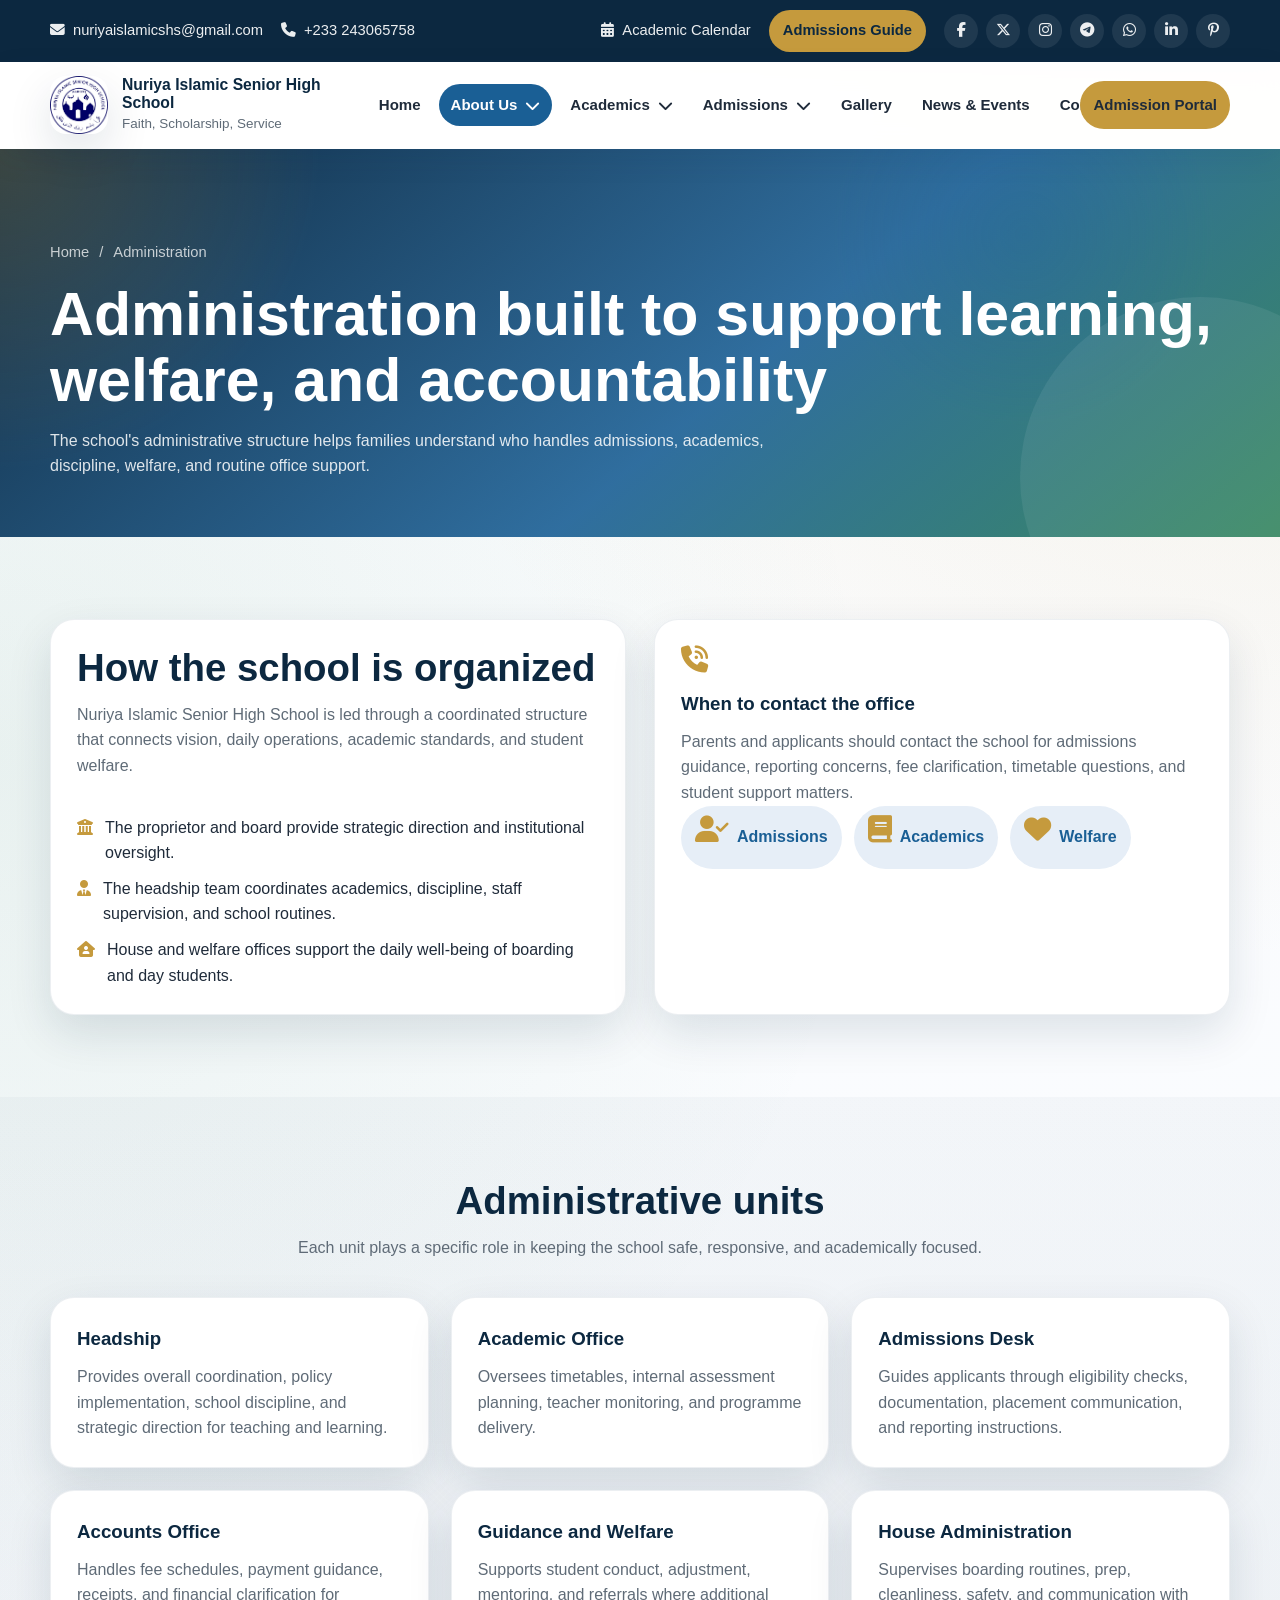
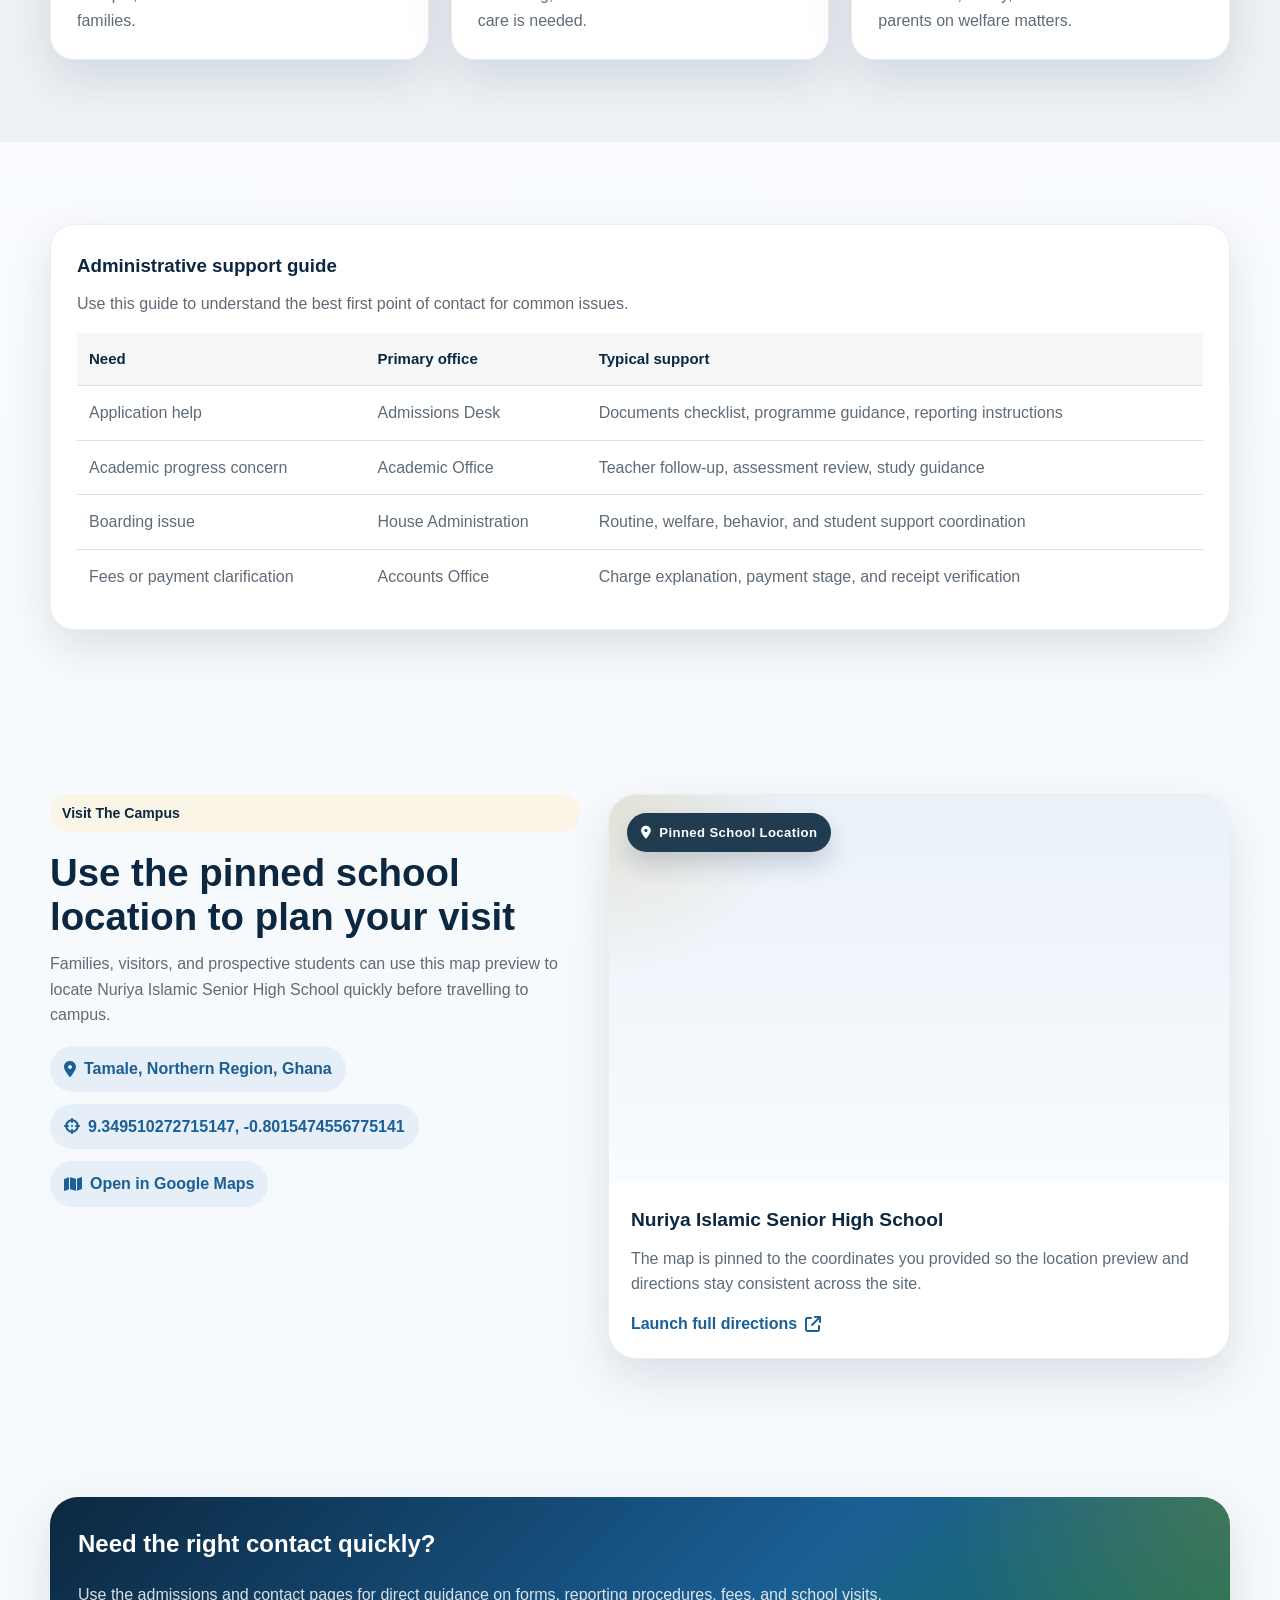
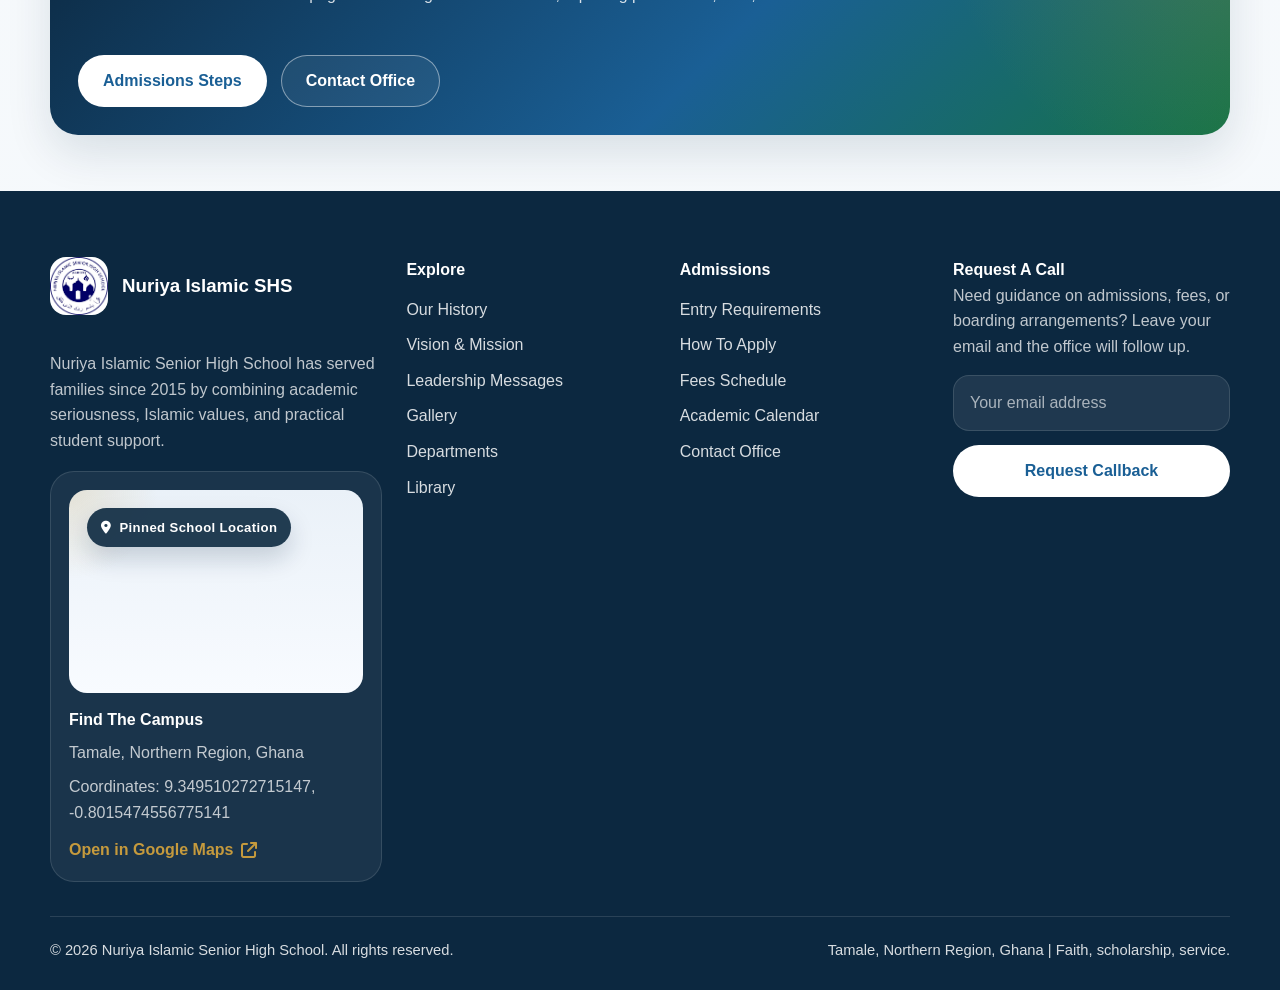
==== commit 0baae85f: "Push latest changes" ====
--- a/administration.html
+++ b/administration.html
@@ -1,23 +1,34 @@
-﻿<!DOCTYPE html>
+<!DOCTYPE html>
 <html lang="en">
 <head>
     <meta charset="UTF-8">
     <meta name="viewport" content="width=device-width, initial-scale=1.0">
     <meta name="description" content="See how Nuriya Islamic Senior High School is organized across leadership, academics, welfare, and admissions support.">
+    <meta http-equiv="Content-Security-Policy" content="default-src 'self'; base-uri 'self'; form-action 'self'; img-src 'self' data:; media-src 'self'; object-src 'none'; script-src 'self'; style-src 'self' https://cdnjs.cloudflare.com; font-src 'self' https://cdnjs.cloudflare.com data:; connect-src 'none'; frame-src https://www.google.com https://maps.google.com; worker-src 'none'; upgrade-insecure-requests">
+    <meta name="referrer" content="strict-origin-when-cross-origin">
     <title>Administration | Nuriya Islamic Senior High School</title>
     <link rel="stylesheet" href="styles.css">
-    <link rel="stylesheet" href="https://cdnjs.cloudflare.com/ajax/libs/font-awesome/6.5.2/css/all.min.css">
+    <link rel="stylesheet" href="https://cdnjs.cloudflare.com/ajax/libs/font-awesome/6.5.2/css/all.min.css" integrity="sha512-SnH5WK+bZxgPHs44uWIX+LLJAJ9/2PkPKZ5QiAj6Ta86w+fsb2TkcmfRyVX3pBnMFcV7oQPJkl9QevSCWr3W6A==" crossorigin="anonymous" referrerpolicy="no-referrer">
 </head>
 <body>
     <div class="top-bar">
         <div class="container top-bar-inner">
             <div class="top-bar-links">
-                <a href="mailto:info@nuriyaislamicshs.edu.gh"><i class="fas fa-envelope"></i><span>info@nuriyaislamicshs.edu.gh</span></a>
-                <a href="tel:+233200000000"><i class="fas fa-phone"></i><span>+233 20 000 0000</span></a>
+                <a href="mailto:nuriyaislamicshs@gmail.com"><i class="fas fa-envelope"></i><span>nuriyaislamicshs@gmail.com</span></a>
+                <a href="tel:+233243065758"><i class="fas fa-phone"></i><span>+233 243065758</span></a>
             </div>
             <div class="top-bar-actions">
                 <a href="calendar.html"><i class="fas fa-calendar-alt"></i><span>Academic Calendar</span></a>
                 <a href="how-to-apply.html" class="portal-btn">Admissions Guide</a>
+                <div class="top-social" aria-label="Social media links">
+                    <a href="https://facebook.com/nuriyaislamicshs" target="_blank" rel="noopener noreferrer" referrerpolicy="no-referrer" aria-label="Facebook" title="Facebook"><i class="fab fa-facebook-f"></i></a>
+                    <a href="https://x.com/nuriyaislamicshs" target="_blank" rel="noopener noreferrer" referrerpolicy="no-referrer" aria-label="X" title="X"><i class="fab fa-x-twitter"></i></a>
+                    <a href="https://instagram.com/nuriyaislamicshs" target="_blank" rel="noopener noreferrer" referrerpolicy="no-referrer" aria-label="Instagram" title="Instagram"><i class="fab fa-instagram"></i></a>
+                    <a href="https://t.me/nuriyaislamicshs" target="_blank" rel="noopener noreferrer" referrerpolicy="no-referrer" aria-label="Telegram" title="Telegram"><i class="fab fa-telegram"></i></a>
+                    <a href="https://wa.me/233243065758" target="_blank" rel="noopener noreferrer" referrerpolicy="no-referrer" aria-label="WhatsApp" title="WhatsApp"><i class="fab fa-whatsapp"></i></a>
+                    <a href="https://linkedin.com/company/nuriyaislamicshs" target="_blank" rel="noopener noreferrer" referrerpolicy="no-referrer" aria-label="LinkedIn" title="LinkedIn"><i class="fab fa-linkedin-in"></i></a>
+                    <a href="https://pinterest.com/nuriyaislamicshs" target="_blank" rel="noopener noreferrer" referrerpolicy="no-referrer" aria-label="Pinterest" title="Pinterest"><i class="fab fa-pinterest-p"></i></a>
+                </div>
             </div>
         </div>
     </div>
@@ -71,7 +82,8 @@
                     <li><a href="index.html#news">News &amp; Events</a></li>
                     <li><a href="index.html#contact">Contact</a></li>
                 </ul>
-                <a href="how-to-apply.html" class="btn apply-btn">Apply Now</a>
+
+                <a href="https://www.myshsadmission.xyz/site/schools/NURISEC/" class="btn apply-btn" target="_blank" rel="noopener noreferrer" referrerpolicy="no-referrer">Admission Portal</a>
             </nav>
         </div>
     </header>
@@ -240,7 +252,7 @@
                     <p>Need guidance on admissions, fees, or boarding arrangements? Leave your email and the office will follow up.</p>
                     <form data-success-message="Thank you. The school office has received your callback request.">
                         <label class="sr-only" for="administration-footer-email">Email address</label>
-                        <input id="administration-footer-email" type="email" placeholder="Your email address" required>
+                        <input id="administration-footer-email" type="email" placeholder="Your email address" autocomplete="email" inputmode="email" spellcheck="false" maxlength="120" required>
                         <button type="submit" class="btn btn-light">Request Callback</button>
                     </form>
                     <p class="form-status" data-form-status></p>
--- a/styles.css
+++ b/styles.css
@@ -1,16 +1,21 @@
 :root {
-    --primary: #12395b;
-    --primary-dark: #0c2840;
-    --primary-soft: #e8eef5;
-    --accent: #c59a3d;
+    --brand-navy: #0c2840;
+    --brand-blue: #1a5f95;
+    --brand-green: #157347;
+    --brand-yellow: #c59a3d;
+    --brand-white: #ffffff;
+    --primary: var(--brand-blue);
+    --primary-dark: var(--brand-navy);
+    --primary-soft: #e6eef7;
+    --accent: var(--brand-yellow);
     --accent-soft: #fbf5e8;
-    --success: #157347;
-    --surface: #ffffff;
-    --surface-alt: #f6f8fb;
+    --success: var(--brand-green);
+    --surface: var(--brand-white);
+    --surface-alt: #f4f8fb;
     --text: #1f2b3a;
     --muted: #5f6b77;
     --border: #d9e0e8;
-    --shadow: 0 18px 45px rgba(18, 57, 91, 0.12);
+    --shadow: 0 18px 45px rgba(12, 40, 64, 0.12);
     --radius: 20px;
     --transition: 0.25s ease;
 }
@@ -30,8 +35,9 @@
     line-height: 1.6;
     color: var(--text);
     background:
-        radial-gradient(circle at top right, rgba(197, 154, 61, 0.12), transparent 22%),
-        linear-gradient(180deg, #fcfdff 0%, #f7f9fc 100%);
+        radial-gradient(circle at top right, rgba(197, 154, 61, 0.14), transparent 22%),
+        radial-gradient(circle at left 18%, rgba(21, 115, 71, 0.08), transparent 24%),
+        linear-gradient(180deg, #fcfdff 0%, #f4f8fb 100%);
 }
 
 a {
@@ -95,13 +101,13 @@
 }
 
 .btn-primary {
-    background: linear-gradient(135deg, var(--primary) 0%, #1d547f 100%);
+    background: linear-gradient(135deg, var(--primary-dark) 0%, var(--primary) 58%, var(--success) 100%);
     color: var(--surface);
-    box-shadow: 0 12px 24px rgba(18, 57, 91, 0.18);
+    box-shadow: 0 12px 24px rgba(12, 40, 64, 0.2);
 }
 
 .btn-primary:hover {
-    background: linear-gradient(135deg, #164771 0%, #27689a 100%);
+    background: linear-gradient(135deg, #123b5d 0%, #216ea8 58%, #1d8659 100%);
 }
 
 .btn-outline {
@@ -183,6 +189,33 @@
     gap: 18px;
 }
 
+.top-social {
+    display: flex;
+    align-items: center;
+    flex-wrap: wrap;
+    gap: 8px;
+}
+
+.top-social a {
+    width: 34px;
+    height: 34px;
+    display: inline-flex;
+    align-items: center;
+    justify-content: center;
+    border-radius: 999px;
+    background: rgba(255, 255, 255, 0.08);
+    color: rgba(255, 255, 255, 0.92);
+    font-size: 0.92rem;
+    transition: transform var(--transition), background-color var(--transition), color var(--transition);
+}
+
+.top-social a:hover,
+.top-social a:focus-visible {
+    background: var(--accent);
+    color: var(--primary-dark);
+    transform: translateY(-1px);
+}
+
 .top-bar a {
     display: inline-flex;
     align-items: center;
@@ -211,11 +244,15 @@
     box-shadow: 0 10px 30px rgba(18, 57, 91, 0.08);
 }
 
+.header.scrolled {
+    box-shadow: 0 14px 30px rgba(18, 57, 91, 0.12);
+}
+
 .header .container {
     display: flex;
     align-items: center;
     justify-content: space-between;
-    gap: 24px;
+    gap: 18px;
     padding: 14px 0;
 }
 
@@ -223,6 +260,7 @@
     display: inline-flex;
     align-items: center;
     gap: 14px;
+    flex: 0 1 320px;
     min-width: 0;
 }
 
@@ -236,7 +274,7 @@
 }
 
 .logo-text h1 {
-    font-size: 1.12rem;
+    font-size: clamp(0.98rem, 1vw, 1.12rem);
     line-height: 1.2;
     color: var(--primary-dark);
 }
@@ -250,13 +288,16 @@
 .nav-menu {
     display: flex;
     align-items: center;
-    gap: 24px;
+    gap: 14px;
+    margin-left: auto;
+    min-width: 0;
 }
 
 .nav-menu > ul {
     display: flex;
     align-items: center;
-    gap: 10px;
+    gap: 6px;
+    min-width: 0;
 }
 
 .nav-menu a,
@@ -264,10 +305,12 @@
     display: inline-flex;
     align-items: center;
     gap: 8px;
-    padding: 10px 14px;
+    padding: 9px 12px;
     border-radius: 999px;
     color: var(--text);
+    font-size: 0.94rem;
     font-weight: 700;
+    white-space: nowrap;
     transition: background-color var(--transition), color var(--transition), transform var(--transition);
 }
 
@@ -328,6 +371,8 @@
 .apply-btn {
     background: var(--accent);
     color: var(--primary-dark);
+    flex-shrink: 0;
+    padding-inline: 20px;
 }
 
 .apply-btn:hover {
@@ -352,8 +397,9 @@
     padding: 110px 0 88px;
     background:
         radial-gradient(circle at top left, rgba(197, 154, 61, 0.34), transparent 28%),
+        radial-gradient(circle at 82% 24%, rgba(26, 95, 149, 0.24), transparent 20%),
         radial-gradient(circle at right center, rgba(255, 255, 255, 0.12), transparent 18%),
-        linear-gradient(135deg, rgba(18, 57, 91, 0.98) 0%, rgba(25, 92, 92, 0.92) 100%);
+        linear-gradient(135deg, rgba(12, 40, 64, 0.98) 0%, rgba(26, 95, 149, 0.92) 56%, rgba(21, 115, 71, 0.88) 100%);
     color: var(--surface);
 }
 
@@ -437,7 +483,7 @@
     width: 72px;
     height: 72px;
     border-radius: 20px;
-    background: rgba(197, 154, 61, 0.2);
+    background: linear-gradient(135deg, rgba(197, 154, 61, 0.28), rgba(21, 115, 71, 0.18));
 }
 
 .hero-panel h3 {
@@ -647,8 +693,8 @@
     width: 56px;
     height: 56px;
     border-radius: 16px;
-    background: linear-gradient(135deg, var(--accent-soft), #f4ebd1);
-    color: var(--accent);
+    background: linear-gradient(135deg, var(--accent-soft), #e5f3ec);
+    color: var(--success);
     font-size: 1.3rem;
 }
 
@@ -699,8 +745,8 @@
     border-radius: 30px;
     padding: 30px;
     background:
-        radial-gradient(circle at top left, rgba(197, 154, 61, 0.22), transparent 30%),
-        linear-gradient(145deg, #173d60 0%, #0f6d5c 100%);
+        radial-gradient(circle at top left, rgba(197, 154, 61, 0.24), transparent 30%),
+        linear-gradient(145deg, var(--primary-dark) 0%, var(--primary) 52%, var(--success) 100%);
     color: var(--surface);
     box-shadow: var(--shadow);
 }
@@ -848,7 +894,8 @@
     padding: 74px 0;
     background:
         radial-gradient(circle at left top, rgba(197, 154, 61, 0.25), transparent 18%),
-        linear-gradient(135deg, #153d61 0%, #0f6d5c 100%);
+        radial-gradient(circle at right 28%, rgba(255, 255, 255, 0.1), transparent 18%),
+        linear-gradient(135deg, var(--primary-dark) 0%, var(--primary) 58%, var(--success) 100%);
     color: var(--surface);
 }
 
@@ -941,7 +988,8 @@
     padding: 82px 0;
     background:
         radial-gradient(circle at top right, rgba(197, 154, 61, 0.3), transparent 20%),
-        linear-gradient(135deg, #102f4c 0%, #174f67 100%);
+        radial-gradient(circle at left 18%, rgba(255, 255, 255, 0.08), transparent 18%),
+        linear-gradient(135deg, var(--primary-dark) 0%, var(--primary) 52%, var(--success) 100%);
     color: var(--surface);
 }
 
@@ -1043,6 +1091,81 @@
 
 .contact-item a,
 .contact-item p {
+    color: var(--muted);
+}
+
+.location-showcase {
+    display: grid;
+    grid-template-columns: minmax(0, 0.92fr) minmax(320px, 1.08fr);
+    gap: 28px;
+    align-items: stretch;
+}
+
+.location-copy {
+    display: grid;
+    align-content: start;
+    gap: 18px;
+}
+
+.location-copy .section-header {
+    margin-bottom: 0;
+}
+
+.map-card {
+    overflow: hidden;
+    border-radius: 28px;
+    background: var(--surface);
+    border: 1px solid rgba(12, 40, 64, 0.08);
+    box-shadow: var(--shadow);
+}
+
+.map-frame {
+    position: relative;
+    overflow: hidden;
+    min-height: 280px;
+    aspect-ratio: 16 / 10;
+    background:
+        radial-gradient(circle at top left, rgba(197, 154, 61, 0.18), transparent 25%),
+        linear-gradient(180deg, #eaf1f8 0%, #f8fbff 100%);
+}
+
+.map-frame iframe {
+    width: 100%;
+    height: 100%;
+    border: 0;
+    display: block;
+}
+
+.map-pin-badge {
+    position: absolute;
+    top: 18px;
+    left: 18px;
+    z-index: 1;
+    display: inline-flex;
+    align-items: center;
+    gap: 8px;
+    padding: 9px 14px;
+    border-radius: 999px;
+    background: rgba(12, 40, 64, 0.9);
+    color: var(--surface);
+    font-size: 0.82rem;
+    font-weight: 700;
+    letter-spacing: 0.03em;
+    box-shadow: 0 12px 24px rgba(12, 40, 64, 0.18);
+}
+
+.map-card-copy {
+    display: grid;
+    gap: 10px;
+    padding: 22px;
+}
+
+.map-card-copy h3 {
+    color: var(--primary-dark);
+    font-size: 1.2rem;
+}
+
+.map-card-copy p {
     color: var(--muted);
 }
 
@@ -1126,6 +1249,47 @@
     color: rgba(255, 255, 255, 0.74);
 }
 
+.footer-about {
+    display: grid;
+    gap: 18px;
+}
+
+.footer-map-card {
+    display: grid;
+    gap: 14px;
+    padding: 18px;
+    border-radius: 24px;
+    background: rgba(255, 255, 255, 0.06);
+    border: 1px solid rgba(255, 255, 255, 0.12);
+}
+
+.footer-map-card .map-frame {
+    min-height: 180px;
+    aspect-ratio: 16 / 11;
+    border-radius: 18px;
+}
+
+.footer-map-meta {
+    display: grid;
+    gap: 8px;
+}
+
+.footer-map-meta h4 {
+    color: var(--surface);
+}
+
+.footer-map-meta p {
+    color: rgba(255, 255, 255, 0.74);
+}
+
+.footer-map-meta .text-link {
+    color: var(--accent);
+}
+
+.footer-map-meta .text-link:hover {
+    color: #f0c663;
+}
+
 .footer-links ul {
     display: grid;
     gap: 10px;
@@ -1166,7 +1330,8 @@
     padding: 92px 0 58px;
     background:
         radial-gradient(circle at top left, rgba(197, 154, 61, 0.24), transparent 24%),
-        linear-gradient(140deg, rgba(18, 57, 91, 0.98) 0%, rgba(18, 57, 91, 0.9) 58%, rgba(15, 109, 92, 0.84) 100%);
+        radial-gradient(circle at 80% 22%, rgba(26, 95, 149, 0.2), transparent 18%),
+        linear-gradient(140deg, rgba(12, 40, 64, 0.98) 0%, rgba(26, 95, 149, 0.9) 58%, rgba(21, 115, 71, 0.84) 100%);
     color: var(--surface);
 }
 
@@ -1276,7 +1441,7 @@
     border-radius: 28px;
     background:
         radial-gradient(circle at top right, rgba(197, 154, 61, 0.24), transparent 24%),
-        linear-gradient(135deg, #173d60 0%, #0f6d5c 100%);
+        linear-gradient(135deg, var(--primary-dark) 0%, var(--primary) 58%, var(--success) 100%);
     color: var(--surface);
     box-shadow: var(--shadow);
 }
@@ -1323,27 +1488,27 @@
 }
 
 .gallery-card:nth-child(1) {
-    background: linear-gradient(135deg, #133a5d 0%, #1d6881 100%);
+    background: linear-gradient(135deg, var(--primary-dark) 0%, var(--primary) 100%);
 }
 
 .gallery-card:nth-child(2) {
-    background: linear-gradient(135deg, #704b17 0%, #b37a2b 100%);
+    background: linear-gradient(135deg, #7a5518 0%, var(--accent) 100%);
 }
 
 .gallery-card:nth-child(3) {
-    background: linear-gradient(135deg, #0f5c52 0%, #19816e 100%);
+    background: linear-gradient(135deg, #0f6543 0%, var(--success) 100%);
 }
 
 .gallery-card:nth-child(4) {
-    background: linear-gradient(135deg, #5f2f54 0%, #8a427a 100%);
+    background: linear-gradient(135deg, var(--primary-dark) 0%, #216ea8 100%);
 }
 
 .gallery-card:nth-child(5) {
-    background: linear-gradient(135deg, #314d1d 0%, #577d34 100%);
+    background: linear-gradient(135deg, #1f5b3c 0%, #3f8a5e 100%);
 }
 
 .gallery-card:nth-child(6) {
-    background: linear-gradient(135deg, #4a2f66 0%, #77539f 100%);
+    background: linear-gradient(135deg, #7a5518 0%, #1b6f54 100%);
 }
 
 .gallery-icon {
@@ -1535,6 +1700,7 @@
     .principal-content,
     .contact-grid,
     .two-column,
+    .location-showcase,
     .footer-grid {
         grid-template-columns: 1fr;
     }
@@ -1556,11 +1722,44 @@
     }
 }
 
-@media (max-width: 880px) {
-    .top-bar-inner {
-        flex-direction: column;
-        align-items: flex-start;
-    }
+@media (max-width: 1260px) {
+    .header .container {
+        gap: 12px;
+    }
+
+    .logo {
+        flex-basis: 290px;
+    }
+
+    .logo img {
+        width: 52px;
+        height: 52px;
+    }
+
+    .logo-text h1 {
+        font-size: 0.98rem;
+    }
+
+    .logo-text span {
+        font-size: 0.78rem;
+    }
+
+    .nav-menu {
+        gap: 12px;
+    }
+
+    .nav-menu a,
+    .nav-trigger {
+        padding: 8px 10px;
+        font-size: 0.9rem;
+    }
+
+    .apply-btn {
+        padding-inline: 16px;
+    }
+}
+
+@media (max-width: 1180px) {
 
     .mobile-menu {
         display: inline-flex;
@@ -1622,6 +1821,13 @@
 
     .dropdown:not(.open):hover .dropdown-content {
         display: none;
+    }
+}
+
+@media (max-width: 880px) {
+    .top-bar-inner {
+        flex-direction: column;
+        align-items: flex-start;
     }
 }
 
